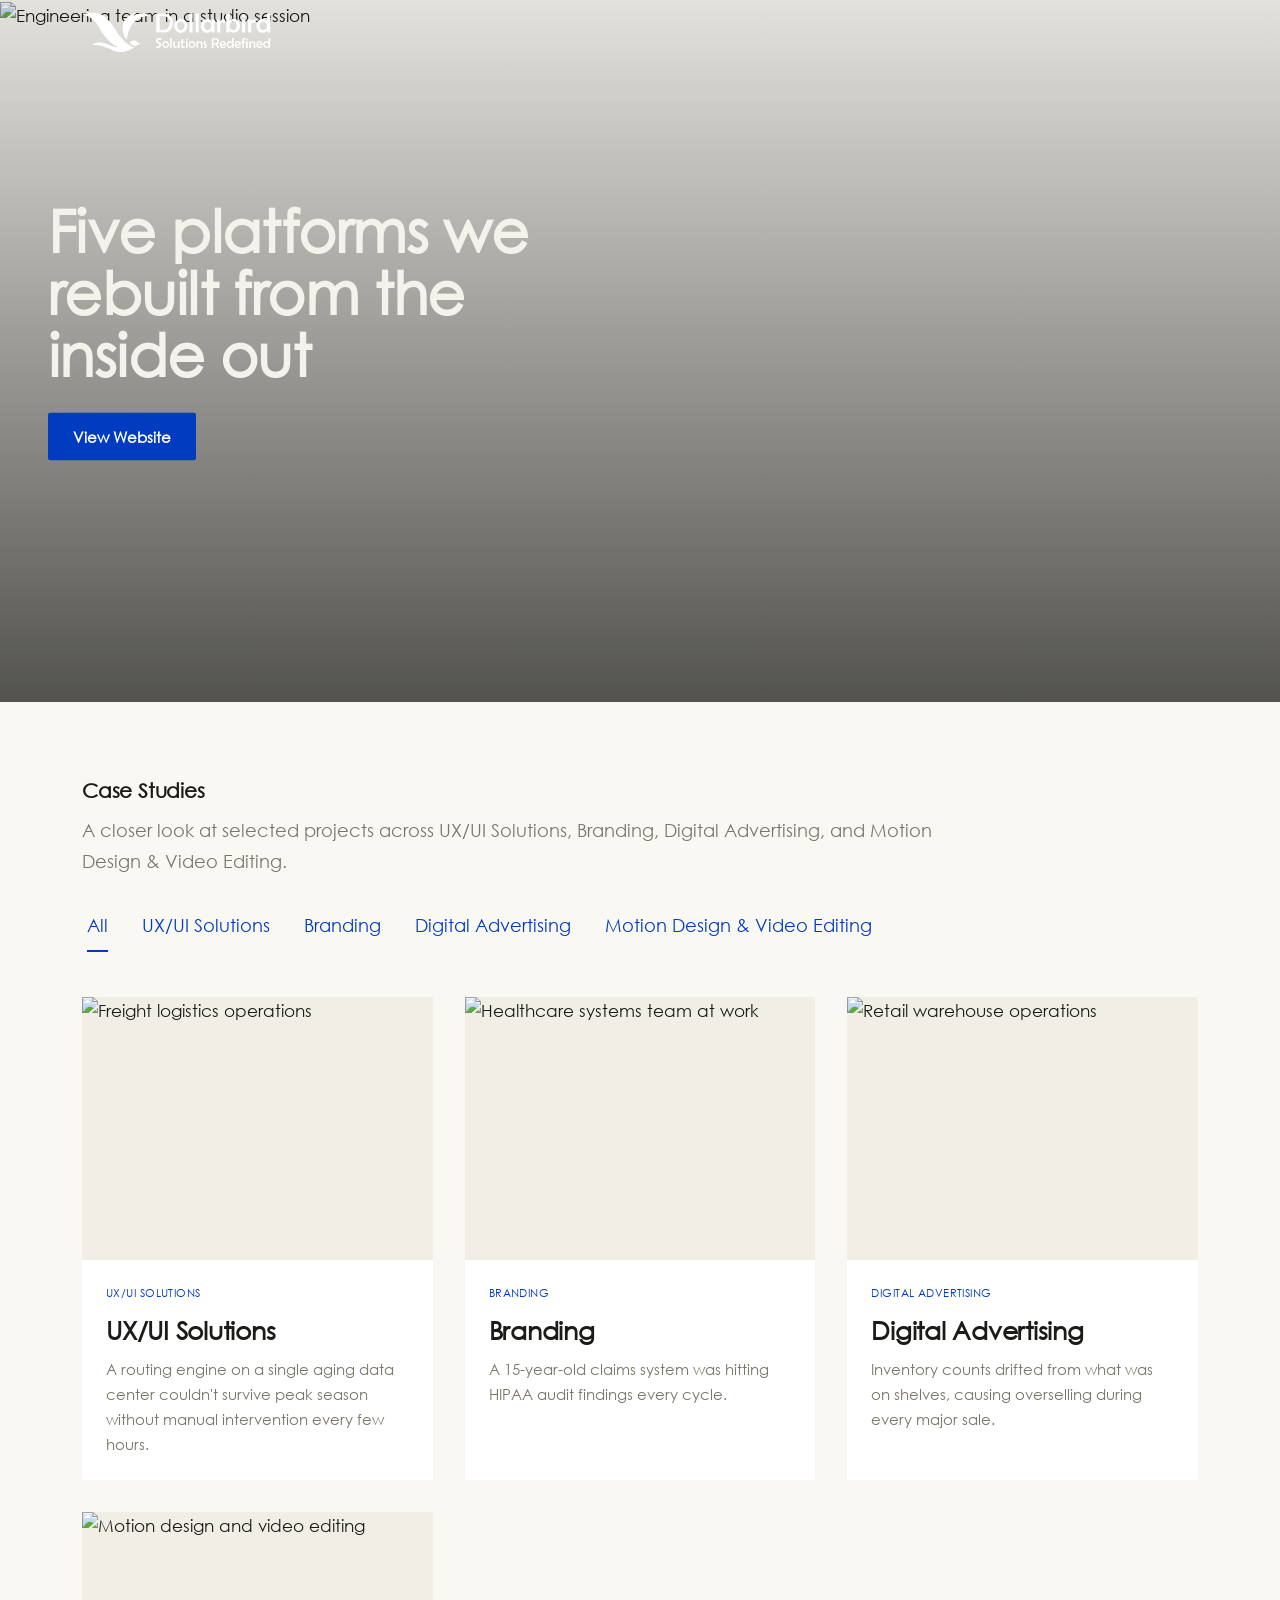
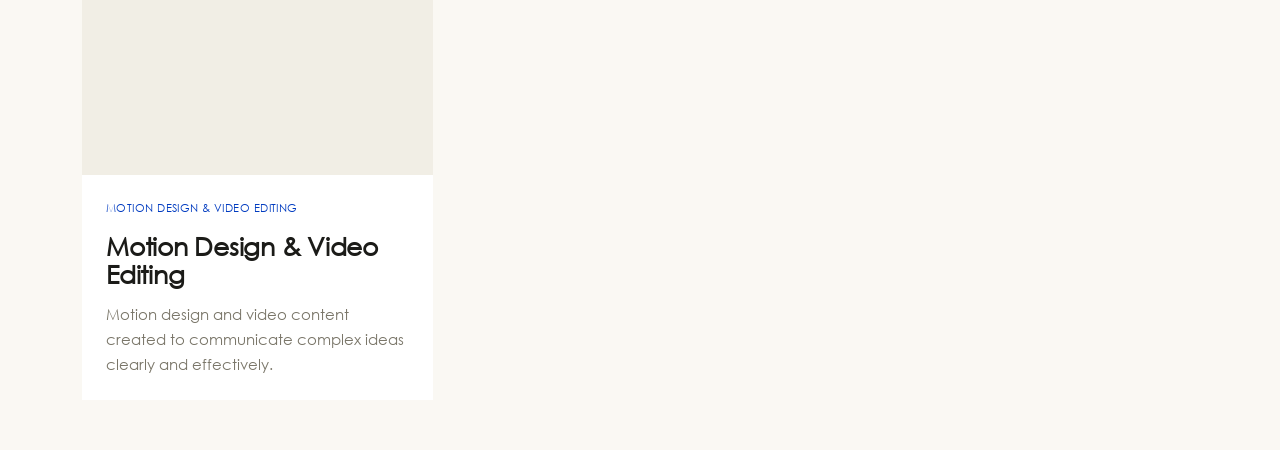
==== case-studies.html @ df5669d8 "new modal tabs cards designs" ====
<!DOCTYPE html>
<html lang="en">

    <head>
        <meta charset="UTF-8">
        <meta name="viewport" content="width=device-width, initial-scale=1.0">

        <title>Case Studies — Meridian Systems</title>

        <!-- Bootstrap -->
        <link rel="stylesheet" href="assets/css/bootstrap.min.css">

        <!-- Main CSS -->
        <link rel="stylesheet" href="assets/css/case-studies.css">
        <link rel="stylesheet" href="assets/css/style.css">
    </head>

    <body>

     <nav class="navbar navbar-expand-lg site-navbar">
    <div class="container">

        <!-- Logo -->
       <a class="navbar-brand navbar-logo" href="#">
    <img src="../assets/images/dollorbird_whiteLogo.svg"
         class="logo-white"
         alt="Dollarbird">

    <img src="../assets/images/dollarbird_colorLogo.svg"
         class="logo-color"
         alt="Dollarbird">
</a>

        <!-- Contact: Mobile only -->
        <div class="d-lg-none ms-auto">
            <a href="#contact" class="btn contact-btn">
                Contact
            </a>
        </div>

    </div>
</nav>

        <!-- =========================
         HERO
    ========================== -->
        <main>
 <section class="hero " id="top">
        <img src="https://picsum.photos/seed/meridian-studio-hero/1600/1200" alt="Engineering team in a studio session">
        <div class="hero-copy mt-3">
          
          <h1>Five platforms we rebuilt from the inside out</h1>
          
             <a target="_blank" href="https://www.dollarbirdinc.com/" class="btn">View Website</a>
        </div>
      </section>
            <section class="case-hero mt-lg-5 mt-md-3">
                <div class="container">

                    <div class="case-hero-content">

                        <h1>
                            Case Studies
                        </h1>

                        <p>
                            A closer look at selected projects across UX/UI
                            Solutions,
                            Branding, Digital Advertising, and Motion Design &
                            Video Editing.
                        </p>

                    </div>

                </div>
            </section>

            <!-- =========================
             CASE STUDIES
        ========================== -->
            <section class="case-studies-section">

                <div class="container">

                    <!-- CATEGORY TABS -->
                    <div class="case-study-tabs">

                        <button
                            type="button"
                            class="case-tab active"
                            data-filter="all">
                            All
                        </button>

                        <button
                            type="button"
                            class="case-tab"
                            data-filter="uxui">
                            UX/UI Solutions
                        </button>

                        <button
                            type="button"
                            class="case-tab"
                            data-filter="branding">
                            Branding
                        </button>

                        <button
                            type="button"
                            class="case-tab"
                            data-filter="advertising">
                            Digital Advertising
                        </button>

                        <button
                            type="button"
                            class="case-tab"
                            data-filter="motion">
                            Motion Design & Video Editing
                        </button>

                    </div>

                    <!-- CASE STUDY GRID -->
                    <div class="case-study-grid">

                        <!-- =========================
                         PROJECT 01
                    ========================== -->
                        <article
                            class="case-card"
                            data-category="uxui">

                            <div class="case-card-image">

                                <img
                                    src="https://picsum.photos/seed/meridian-studio-1/1400/900"
                                    alt="Freight logistics operations">

                            </div>

                            <div class="case-card-content">

                                <div class="case-card-top">

                                    <span>
                                        UX/UI Solutions
                                    </span>

                                </div>

                                <h2>
                                    UX/UI Solutions
                                </h2>

                                <p>
                                    A routing engine on a single aging data
                                    center
                                    couldn't survive peak season without manual
                                    intervention every few hours.
                                </p>

                                <button
                                    type="button"
                                    class="case-study-open">

                                    View Case Study
                                    <span>↗</span>

                                </button>

                            </div>

                            <!-- Hidden modal content -->
                            <div class="project-source" hidden>

                                <div class="project-category">
                                    UX/UI Solutions
                                </div>

                               

                                <div class="project-media">

                                    <video
                                        src="https://www.w3schools.com/html/mov_bbb.mp4"
                                        controls
                                        playsinline>
                                    </video>

                                    <img
                                        src="https://picsum.photos/seed/uxui-01/1400/900"
                                        alt="UX UI project image 1">

                                    <img
                                        src="https://picsum.photos/seed/uxui-02/1400/900"
                                        alt="UX UI project image 2">

                                    <img
                                        src="https://picsum.photos/seed/uxui-03/1400/900"
                                        alt="UX UI project image 3">

                                    <img
                                        src="https://picsum.photos/seed/uxui-04/1400/900"
                                        alt="UX UI project image 4">

                                </div>

                            </div>

                        </article>

                        <!-- =========================
                         PROJECT 02
                    ========================== -->
                        <article
                            class="case-card"
                            data-category="branding">

                            <div class="case-card-image">

                                <img
                                    src="https://picsum.photos/seed/meridian-studio-2/1400/900"
                                    alt="Healthcare systems team at work">

                            </div>

                            <div class="case-card-content">

                                <div class="case-card-top">

                                    <span>
                                        Branding
                                    </span>

                                </div>

                                <h2>
                                    Branding
                                </h2>

                                <p>
                                    A 15-year-old claims system was hitting
                                    HIPAA
                                    audit findings every cycle.
                                </p>

                                <button
                                    type="button"
                                    class="case-study-open">

                                    View Case Study
                                    <span>↗</span>

                                </button>

                            </div>

                            <!-- Hidden modal content -->
                            <div class="project-source" hidden>

                                <div class="project-category">
                                    Branding
                                </div>

                             

                                <div class="project-media">

                                    <img
                                        src="https://picsum.photos/seed/branding-01/1400/900"
                                        alt="Branding project image 1">

                                    <img
                                        src="https://picsum.photos/seed/branding-02/1400/900"
                                        alt="Branding project image 2">

                                    <img
                                        src="https://picsum.photos/seed/branding-03/1400/900"
                                        alt="Branding project image 3">

                                    <img
                                        src="https://picsum.photos/seed/branding-04/1400/900"
                                        alt="Branding project image 4">

                                </div>

                            </div>

                        </article>

                        <!-- =========================
                         PROJECT 03
                    ========================== -->
                        <article
                            class="case-card"
                            data-category="advertising">

                            <div class="case-card-image">

                                <img
                                    src="https://picsum.photos/seed/meridian-studio-3/1400/900"
                                    alt="Retail warehouse operations">

                            </div>

                            <div class="case-card-content">

                                <div class="case-card-top">

                                    <span>
                                        Digital Advertising
                                    </span>

                                </div>

                                <h2>
                                    Digital Advertising
                                </h2>

                                <p>
                                    Inventory counts drifted from what was on
                                    shelves,
                                    causing overselling during every major sale.
                                </p>

                                <button
                                    type="button"
                                    class="case-study-open">

                                    View Case Study
                                    <span>↗</span>

                                </button>

                            </div>

                            <!-- Hidden modal content -->
                            <div class="project-source" hidden>

                                <div class="project-category">
                                    Digital Advertising
                                </div>

                            

                                <div class="project-media">

                                    <img
                                        src="https://picsum.photos/seed/advertising-01/1400/900"
                                        alt="Digital advertising project image 1">

                                    <img
                                        src="https://picsum.photos/seed/advertising-02/1400/900"
                                        alt="Digital advertising project image 2">

                                    <img
                                        src="https://picsum.photos/seed/advertising-03/1400/900"
                                        alt="Digital advertising project image 3">

                                    <img
                                        src="https://picsum.photos/seed/advertising-04/1400/900"
                                        alt="Digital advertising project image 4">

                                </div>

                            </div>

                        </article>

                        <!-- =========================
                         PROJECT 04
                    ========================== -->
                        <article
                            class="case-card"
                            data-category="motion">

                            <div class="case-card-image">

                                <img
                                    src="https://picsum.photos/seed/meridian-studio-4/1400/900"
                                    alt="Motion design and video editing">

                            </div>

                            <div class="case-card-content">

                                <div class="case-card-top">

                                    <span>
                                        Motion Design & Video Editing
                                    </span>

                                </div>

                                <h2>
                                    Motion Design & Video Editing
                                </h2>

                                <p>
                                    Motion design and video content created to
                                    communicate complex ideas clearly and
                                    effectively.
                                </p>

                                <button
                                    type="button"
                                    class="case-study-open">

                                    View Case Study
                                    <span>↗</span>

                                </button>

                            </div>

                            <!-- Hidden modal content -->
                            <div class="project-source" hidden>

                                <div class="project-category">
                                    Motion Design & Video Editing
                                </div>

                                <h2>
                                    Motion Design & Video Editing
                                </h2>

                                <div class="project-description">

                                    <p>
                                        Motion design and video editing work
                                        focused
                                        on presenting ideas through clear visual
                                        storytelling, structured animation, and
                                        engaging video content.
                                    </p>

                                </div>

                                <div class="project-media">

                                    <img
                                        src="https://picsum.photos/seed/motion-01/1400/900"
                                        alt="Motion design project image 1">

                                    <img
                                        src="https://picsum.photos/seed/motion-02/1400/900"
                                        alt="Motion design project image 2">

                                    <img
                                        src="https://picsum.photos/seed/motion-03/1400/900"
                                        alt="Motion design project image 3">

                                    <img
                                        src="https://picsum.photos/seed/motion-04/1400/900"
                                        alt="Motion design project image 4">

                                </div>

                            </div>

                        </article>

                    </div>

                </div>

            </section>

        </main>

        <!-- =========================
         PROJECT MODAL
    ========================== -->
        <div
            class="project-modal"
            id="projectModal"
            aria-hidden="true">

            <div class="project-modal-dialog">

                <button
                    type="button"
                    class="project-modal-close"
                    id="projectModalClose"
                    aria-label="Close">

                    &times;

                </button>

                <div class="project-modal-body">

                    <div
                        class="project-modal-category"
                        id="modalCategory">
                    </div>

                    <h2 id="modalTitle"></h2>

                    <div
                        class="project-modal-description"
                        id="modalDescription">
                    </div>

                    <div
                        class="project-modal-media"
                        id="modalMedia">
                    </div>

                </div>

            </div>

        </div>

        <script src="assets/js/script.js"></script>
    </body>

</html>
---- assets/css/case-studies.css ----
/* =========================================
   ROOT / PAGE
========================================= */

:root {
    --bg: #FAF8F3;
    --bg-panel: #F1EEE5;
    --sidebar: #454545;
    --sidebar-t: #A9A69B;
    --ink: #1B1B18;
    --ink-muted: #7A7669;
    --line: #E1DDD0;
    --gold: #003BC0;

    --font-display: 'Space Grotesk', sans-serif;
    --font-body: 'IBM Plex Sans', sans-serif;
    --font-mono: 'IBM Plex Mono', monospace;
}


* {
    box-sizing: border-box;
}


html {
    scroll-behavior: smooth;
}


body {
    margin: 0;

    background: var(--bg);
    color: var(--ink);

    font-family: var(--font-body);

    overflow-x: hidden;
}


img,
video {
    max-width: 100%;
}


button,
a {
    font-family: inherit;
}


/* =========================================
   HEADER
========================================= */

.case-site-header {
    width: 100%;

    padding: 24px 0;

    background: #fff;

    border-bottom: 1px solid var(--line);
}


.case-header-inner {
    display: flex;

    align-items: center;
    justify-content: space-between;

    gap: 30px;
}


.case-logo {
    display: inline-flex;

    align-items: center;

    text-decoration: none;
}


.case-logo img {
    display: block;

    width: auto;
    height: 45px;
}


.back-home-btn {
    display: inline-flex;

    align-items: center;
    justify-content: center;

    gap: 8px;

    padding: 11px 20px;

    border: 1px solid var(--gold);

    background: var(--gold);

    color: #fff;

    font-size: 14px;
    font-weight: 600;

    line-height: 1;

    text-decoration: none;

    border-radius: 3px;
}


/* =========================================
   HERO
========================================= */

.case-hero {
    width: 100%;

    padding: 30px 0 30px;

    background: var(--bg);
}


.case-hero-content {
    max-width: 900px;
}


.case-eyebrow {
    margin-bottom: 18px;

    color: var(--gold);

    font-family: var(--font-mono);

    font-size: 13px;

    font-weight: 500;

    text-transform: uppercase;

    letter-spacing: .08em;
}


.case-hero h1 {
    margin: 0 0 15px;

    color: var(--ink);

    font-family: var(--font-display);

    font-size: 20px;

    font-weight: 600;

    line-height: 1;
}


.case-hero p {
    max-width: 850px;

    margin: 0;

    color: var(--ink-muted);

    font-size: 18px;

    line-height: 1.7;
}


/* =========================================
   CASE STUDIES SECTION
========================================= */

.case-studies-section {
    width: 100%;

    padding-bottom: 50px;
}


/* =========================================
   CATEGORY TABS
========================================= */

.case-study-tabs {
    display: flex;

    align-items: center;

    gap: 34px;

    width: 100%;

    margin-bottom: 45px;

    padding: 0 5px;

    overflow-x: auto;
    overflow-y: hidden;

    white-space: nowrap;

    scrollbar-width: none;

    scroll-behavior: smooth;
}


.case-study-tabs::-webkit-scrollbar {
    display: none;
}


/* =========================================
   TAB
========================================= */

.case-tab {
    position: relative;

    flex: 0 0 auto;

    border: 0;
    outline: 0;

    background: transparent;

    color: var(--gold);

    padding: 8px 0 14px;

    margin: 0;

    font-family: var(--font-display);

    font-size: 18px;

    font-weight: 500;

    line-height: 1.3;

    cursor: pointer;
}


/* =========================================
   ACTIVE TAB
========================================= */

.case-tab::after {
    content: "";

    position: absolute;

    left: 0;
    bottom: 0;

    width: 0;
    height: 2px;

    background: var(--gold);
}


.case-tab.active {
    color: var(--gold);

}


.case-tab.active::after {
    width: 100%;
}


/* =========================================
   CASE STUDY GRID
========================================= */

.case-study-grid {
    display: grid;

    grid-template-columns: repeat(3, minmax(0, 1fr));

    gap: 32px;

    width: 100%;
}


/* =========================================
   CASE CARD
========================================= */

.case-card {
    position: relative;

    background: #fff;


    overflow: hidden;

    cursor: pointer;
}


/* =========================================
   CARD IMAGE
========================================= */

.case-card-image {
    width: 100%;

    aspect-ratio: 4 / 3;

    overflow: hidden;

    background: var(--bg-panel);
}


.case-card-image img {
    display: block;

    width: 100%;
    height: 100%;

    object-fit: cover;
}


/* =========================================
   CARD CONTENT
========================================= */

.case-card-content {
    padding: 24px;
}


/* =========================================
   CARD TOP
========================================= */

.case-card-top {
    display: flex;

    align-items: center;
    justify-content: space-between;

    gap: 15px;

    margin-bottom: 15px;

    color: var(--gold);

    font-family: var(--font-mono);

    font-size: 11px;

    text-transform: uppercase;

    letter-spacing: .04em;
}


/* =========================================
   CARD TITLE
========================================= */

.case-card h2 {
    margin: 0 0 12px;

    color: var(--ink);

    font-family: var(--font-display);

    font-size: 25px;

    font-weight: 600;

    line-height: 1.15;
}


/* =========================================
   CARD DESCRIPTION
========================================= */

.case-card p {
    margin: 0;

    color: var(--ink-muted);

    font-size: 15px;

    line-height: 1.65;
}


/* =========================================
   REMOVE CARD BUTTON
========================================= */

.case-study-open {
    display: none;
}


/* =========================================
   HIDDEN PROJECT SOURCE
========================================= */

.project-source {
    display: none;
}


/* =========================================
   PROJECT MODAL
========================================= */

.project-modal {
    position: fixed;

    inset: 0;

    z-index: 9999;

    display: none;

    width: 100%;
    height: 100vh;

    background: rgba(0, 0, 0, 0.80);

    overflow: hidden;
}


/* =========================================
   OPEN MODAL
========================================= */

.project-modal.show {
    display: block;
}


/* =========================================
   WHITE SCROLLABLE AREA
========================================= */

.project-modal-dialog {
    position: absolute;

    top: 55px;
    left: 0;

    width: 100%;
    height: calc(100vh - 55px);

    margin: 0;

    background: #fff;

    border: 0;

    border-radius: 16px 16px 0 0;

    overflow-y: auto;
    overflow-x: hidden;
}


/* =========================================
   CLOSE BUTTON
   FIXED IN BLACK AREA
========================================= */

.project-modal-close {
    position: fixed;

    top: 10px;
    right: 18px;

    z-index: 10000;

    width: 42px;
    height: 42px;

    display: flex;

    align-items: center;
    justify-content: center;

    padding: 0;

    border: 0;

    background: transparent;

    color: #fff;

    font-family: Arial, sans-serif;

    font-size: 34px;

    font-weight: 300;

    line-height: 1;

    cursor: pointer;
}


/* =========================================
   MODAL BODY
========================================= */

.project-modal-body {
    width: 100%;

    padding: 80px 7vw 80px;
}


/* =========================================
   MODAL CATEGORY
========================================= */

.project-modal-category {
    margin-bottom: 14px;

    color: var(--gold);

    font-family: var(--font-mono);

    font-size: 13px;

    text-transform: uppercase;

    letter-spacing: .08em;
}


/* =========================================
   MODAL TITLE
========================================= */

.project-modal-body h2 {
    margin: 0 0 25px;

    color: var(--ink);

    font-family: var(--font-display);

    font-size: clamp(40px, 5vw, 70px);

    line-height: 1.05;
}


/* =========================================
   MODAL DESCRIPTION
========================================= */

.project-modal-description {
    width: 100%;

    max-width: 900px;

    margin-bottom: 50px;

    color: var(--ink-muted);

    font-size: 17px;

    line-height: 1.7;
}


.project-modal-description p {
    margin: 0;
}


/* =========================================
   MODAL MEDIA
   ONE ITEM PER ROW
========================================= */

.project-modal-media {
    display: grid;

    grid-template-columns: 1fr;

    gap: 30px;

    width: 100%;
}


/* =========================================
   MODAL IMAGES
========================================= */

.project-modal-media img {
    display: block;

    width: 100%;
    height: auto;

    margin: 0;

    border: 0;

    border-radius: 0;

    background: var(--bg-panel);
}


/* =========================================
   MODAL VIDEO
========================================= */

.project-modal-media video {
    display: block;

    width: 100%;
    height: auto;

    margin: 0;

    border: 0;

    border-radius: 0;

    background: #003bc0;
}

.project-modal-media{
    display:grid;
    grid-template-columns:1fr;
    gap:30px;
    width:100%;
    height:500px;
}
.project-modal-media img,
.project-modal-media video{
    width:100%;
    height:500px;
    object-fit:cover;
}
/* =========================================
   RESPONSIVE - 767px AND BELOW
========================================= */

@media (max-width: 767px) {

    /* HEADER */

    .case-site-header {
        padding: 18px 0;
    }

    .case-header-inner {
        gap: 15px;
    }

    .case-logo img {
        height: 38px;
    }

    .back-home-btn {
        padding: 10px 15px;
        font-size: 13px;
    }


    /* HERO */

    .case-hero {
        padding: 65px 0 55px;
    }

    .case-eyebrow {
        font-size: 11px;
        margin-bottom: 14px;
    }

    .case-hero h1 {
        font-size: 48px;
        line-height: 1.05;
        margin-bottom: 20px;
    }

    .case-hero p {
        font-size: 15px;
        line-height: 1.65;
    }


    /* TABS */

    .case-study-tabs {
        gap: 25px;
        margin-bottom: 30px;
        padding-left: 3px;
        padding-right: 3px;
    }

    .case-tab {
        font-size: 16px;
        padding-bottom: 11px;
    }


    /* GRID */

    .case-study-grid {
        grid-template-columns: 1fr;
        gap: 22px;
    }


    /* CARD */

    .case-card-content {
        padding: 20px;
    }

    .case-card h2 {
        font-size: 22px;
    }

    .case-card p {
        font-size: 14px;
    }


    /* MODAL */

    .project-modal {
        width: 100%;
        height: 100vh;
        padding: 0;
        background: rgba(0, 0, 0, 0.80);
        overflow: hidden;
    }

    .project-modal-dialog {
        top: 50px;
        left: 0;

        width: 100%;
        height: calc(100vh - 50px);

        margin: 0;

        border-radius: 12px 12px 0 0;

        overflow-y: auto;
        overflow-x: hidden;
    }


    /* CLOSE BUTTON */

    .project-modal-close {
        position: fixed;

        top: 6px;
        right: 10px;

        width: 40px;
        height: 40px;

        font-size: 30px;
    }


    /* MODAL BODY */

    .project-modal-body {
        width: 100%;
        padding: 65px 20px 45px;
    }

    .project-modal-category {
        font-size: 11px;
        margin-bottom: 10px;
    }

    .project-modal-body h2 {
        font-size: 28px;
        line-height: 1.1;
        margin-bottom: 20px;
    }

    .project-modal-description {
        font-size: 15px;
        line-height: 1.65;
        margin-bottom: 30px;
    }

    .project-modal-media {
        gap: 18px;
    }

    .project-modal-media img,
    .project-modal-media video {
        width: 100%;
    }
}
---- assets/css/style.css ----
@font-face {
    font-family:'Century Gothic';
    src: url('../fonts/gothic/CenturyGothic.woff2') format('woff2'),
        url('../fonts/gothic/CenturyGothic.woff') format('woff');
    font-weight: normal;
    font-style: normal;
    font-display: block;
}


:root{
    --bg:        #FAF8F3;
    --bg-panel:  #F1EEE5;
    --sidebar:   #454545;
    --sidebar-t: #A9A69B;
    --ink:       #1B1B18;
    --ink-muted: #7A7669;
    --line:      #E1DDD0;
    --gold:      #003BC0;

    --font-display:'Century Gothic';
    --font-body:   'Century Gothic';
    --font-mono:   'Century Gothic';
  }

  *{ box-sizing:border-box; }
  html{ scroll-behavior:smooth; }
  body{
    background:var(--bg); color:var(--ink);
    font-family:var(--font-body); font-size:16.5px; line-height:1.65;
    margin:0; -webkit-font-smoothing:antialiased;

  }
  a{ color:inherit; text-decoration:none; }
  h1,h2,h3{ font-family:var(--font-display); margin:0; letter-spacing:-0.01em; }
  ::selection{ background:var(--gold); color:#1B1B18; }
  a:focus-visible, button:focus-visible{ outline:2px solid var(--gold); outline-offset:3px; }
  @media (prefers-reduced-motion: reduce){ *{ animation:none !important; transition:none !important; } }

  .layout{ display:flex; min-height:100vh; }




  /* ---------- SIDEBAR ---------- */
  .sidebar{
    width:260px; flex-shrink:0;
    background:var(--sidebar); 
    color:#F4F2EA;
    position:sticky; top:0; height:100vh;
    padding:34px 30px;
    display:flex; flex-direction:column; justify-content:space-between;
  }
  @media (max-width:900px){
    .sidebar{ display:none; }
  }
  .sb-logo{ font-weight:700; font-size:1.15rem; }
  .sb-nav{ display:flex; flex-direction:column; gap:20px; margin-top:70px; }
  .sb-nav a{ font-size:0.98rem; color:var(--sidebar-t); transition:color .15s ease; position:relative; padding-left:18px; }
  .sb-nav a::before{
    content:""; position:absolute; left:0; top:8px;
    width:8px; height:1px; background:var(--gold);
    opacity:0; transition:opacity .15s ease;
  }
  .sb-nav a:hover{ color:#F4F2EA; }
  .sb-nav a:hover::before{ opacity:1; }
  .sb-foot{ font-size:0.82rem; color:var(--sidebar-t); }
  .sb-foot a{ display:block; margin-top:6px; color:#F4F2EA; }

  /* mobile top bar */
  .mobile-nav{
    display:none;
    background:var(--sidebar); color:#F4F2EA;
    padding:20px 22px;
    align-items:center; justify-content:space-between;
  }
  @media (max-width:900px){ .mobile-nav{ display:flex; } }
  .mobile-nav a.cta-mini{
    border:1px solid rgba(244,242,234,0.4); border-radius:999px;
    padding:7px 16px; font-size:0.85rem;
  }

  .main{ flex:1; min-width:0; }
  .wrap{ max-width:1080px; margin:0 auto; padding:0 48px; }
  @media (max-width:760px){ .wrap{ padding:0 24px; } }

  /* ---------- HERO ---------- */
  .hero{ position:relative; height:78vh; min-height:520px; overflow:hidden; }
  .hero img{
    width:100%; height:100%; object-fit:cover;
    filter:saturate(0.9) contrast(1.03);
  }
  .hero::after{
    content:""; position:absolute; inset:0;
    background:linear-gradient(180deg, rgba(27,27,24,0.1) 0%, rgba(27,27,24,0.75) 100%);
  }
  .hero-copy{
    position:absolute; left:0; right:0; bottom:0; z-index:5;top:50%;transform:translateY(-50%);
    padding:0 48px 48px; color:#F4F2EA;
  }
  @media (max-width:760px){ .hero-copy{ padding:0 24px 32px; } }
  .hero-copy .eyebrow{ font-family:var(--font-mono); font-size:0.82rem; color:var(--gold); margin-bottom:16px; }
  .hero-copy h1{
    font-size:clamp(2.1rem, 4.6vw, 3.6rem); font-weight:600; line-height:1.08;
    max-width:16ch;
  }
  .hero-copy p{ max-width:44ch; color:#D8D5C9; margin-top:18px; font-size:1.02rem; }
  .hero-copy .btn{
    display:inline-block; margin-top:26px;
    background:var(--gold); color:#fff; font-weight:600;
    padding:12px 24px; border-radius:3px; font-size:0.92rem;
  }

  /* ---------- INTRO STRIP ---------- */
  .intro-strip{
    padding:56px 0; border-bottom:1px solid var(--line);
    display:grid; grid-template-columns:repeat(4,1fr); gap:30px;
  }
  @media (max-width:760px){ .intro-strip{ grid-template-columns:repeat(2,1fr); } }
  .intro-strip .v{ font-family:var(--font-mono); color:var(--gold); font-size:1.7rem;font-weight: 600; }
  .intro-strip .l{ color:var(--ink-muted); font-size:0.95rem; margin-top:4px;font-weight:400; }

  /* ---------- GALLERY PANELS (case studies) ---------- */
  .panel{
    border-bottom:1px solid var(--line);
    padding:70px 0;
  }
  .panel-head{
    display:flex; justify-content:space-between; align-items:baseline; gap:20px; margin-bottom:26px; flex-wrap:wrap;
  }
  .panel-head .client{ font-size:1.7rem; font-weight:600;color:var(--gold); }
  .panel-head .idx{ font-family:var(--font-mono); color:var(--ink-muted); font-size:0.9rem; }

  .panel-photo{ position:relative; border-radius:4px; overflow:hidden; height:480px; }
  @media (max-width:700px){ .panel-photo{ height:300px; } }
  .panel-photo img{ width:100%; height:100%; object-fit:cover; filter:saturate(0.9) contrast(1.03); }

  .panel-body{
    display:grid; grid-template-columns:1.3fr 1fr; gap:30px;
    margin-top:28px;
  }
  @media (max-width:760px){ .panel-body{ grid-template-columns:1fr; gap:22px; } }
  .panel-body p{ color:var(--ink-muted); margin:0; font-size:1rem; }
  .panel-stats{ display:flex; flex-direction:column; gap:16px; }
  .panel-stats .s{ border-top:1px solid var(--line); padding-top:10px; }
  .panel-stats .s .v{ font-family:var(--font-mono); font-size:1.7rem; color:var(--gold);font-weight: 600; }
  .panel-stats .s .l{ color:var(--ink-muted); font-size:0.95rem; margin-top:2px; }

  /* ---------- CTA ---------- */
  .cta{
    padding:88px 0; text-align:left;
  }
  .cta h2{ font-size:clamp(2rem, 4.2vw, 2.9rem); font-weight:600; max-width:16ch;color:var(--gold); }
  .cta p{ color:var(--ink-muted); margin-top:16px; max-width:44ch; }
  .cta .btn{
    display:inline-block; margin-top:26px;
    background:var(--sidebar); color:#F4F2EA; font-weight:600;
    padding:13px 26px; border-radius:3px; font-size:0.92rem;
  }

  .cta .btn:hover{
     background:#fff;
     color:#454545;
     border:1px solid #454545;
  }

  footer{
    border-top:1px solid var(--line);
    padding:26px 48px;
    display:flex; justify-content:space-between; flex-wrap:wrap; gap:12px;
  }
  @media (max-width:760px){ footer{ padding:22px 24px; } }
  footer .copy{ color:var(--ink-muted); font-size:0.83rem; }
  footer .foot-links{ display:flex; gap:20px; }
  footer .foot-links a{ color:var(--ink-muted); font-size:0.83rem; }
  footer .foot-links a:hover{ color:var(--ink); }

/* =========================================
   GALLERY BUTTON
========================================= */

.gallery-btn {
  display: inline-flex;
  align-items: center;
  gap: 12px;
  width: fit-content;
  max-width: max-content;
  /* margin-top: 24px; */
  padding: 12px 22px;
  background: var(--gold);
  color: #fff;
  border: 1px solid var(--gold);
  cursor: pointer;
  font-size: 14px;
  font-family: var(--font-body);
  transition: 0.3s ease;
  font-weight: 600;
}

.gallery-btn:hover {
background: var(--gold);
  color: #fff;
}




.site-navbar {
    position: fixed;
    top: 0;
    left: 0;
    width: 100%;
    z-index: 1000;

    background: transparent !important;


    transition:
        background-color 0.3s ease,
        border-color 0.3s ease,
        box-shadow 0.3s ease;
}

.site-navbar .navbar-brand {
    padding: 0;
}

.site-navbar .navbar-logo img {
    display: block;
    width: auto;
    height: 45px;
}

.site-navbar.navbar-scrolled {
    background: #fff !important;
    border-bottom-color: #e5e5e5;

    box-shadow: 0 2px 12px rgba(0, 0, 0, 0.08);
}


/* =========================================
   CASE STUDY CATEGORY NAVIGATION
========================================= */

.case-study-nav {
    width: 100%;
    margin-top: 35px;
    margin-bottom: 38px;
}


/* =========================================
   HORIZONTAL TABS
========================================= */

.case-study-tabs {
    display: flex;
    align-items: center;
    gap: 34px;
    width: 100%;

    overflow-x: auto;
    overflow-y: hidden;

    white-space: nowrap;
    scroll-behavior: smooth;
    scrollbar-width: none;

    padding: 0 5px;
}

.case-study-tabs::-webkit-scrollbar {
    display: none;
}


/* =========================================
   TAB
========================================= */

.case-tab {
    position: relative;

    flex: 0 0 auto;

    border: 0;
    outline: 0;

    background: transparent;
    color: var(--gold);

    padding: 8px 0 14px;
    margin: 0;

    font-family: var(--font-display);
    font-size: 18px;
    font-weight: 500;
    line-height: 1.3;

    cursor: pointer;
}


/* =========================================
   ACTIVE TAB
========================================= */

.case-tab::after {
    content: "";

    position: absolute;
    left: 0;
    bottom: 0;

    width: 0;
    height: 2px;

    background: var(--gold);
        transition: width 0.3s ease;
}

.case-tab.active {
    color: var(--gold);

}

.case-tab.active::after {
    width: 100%;
}


/* =========================================
   CASE STUDY GRID
========================================= */

.case-study-grid {
    display: grid;

    grid-template-columns: repeat(3, minmax(0, 1fr));

    gap: 32px;

    width: 100%;
}


/* =========================================
   CASE CARD
========================================= */

.case-card {
    position: relative;

    background: #fff;

    overflow: hidden;

    cursor: pointer;
}


/* =========================================
   CARD IMAGE
========================================= */

.case-card-image {
    width: 100%;

    aspect-ratio: 4 / 3;

    overflow: hidden;

    background: var(--bg-panel);
}

.case-card-image img {
    width: 100%;
    height: 100%;

    display: block;

    object-fit: cover;
}


/* =========================================
   CARD CONTENT
========================================= */

.case-card-content {
    padding: 24px;
}


/* =========================================
   CARD TOP
========================================= */

.case-card-top {
    display: flex;

    justify-content: space-between;
    align-items: center;

    gap: 15px;

    margin-bottom: 15px;

    color: var(--gold);

    font-family: var(--font-mono);

    font-size: 11px;

    text-transform: uppercase;

    letter-spacing: .04em;
}


/* =========================================
   CARD TITLE
========================================= */

.case-card h3 {
    margin: 0 0 12px;

    color: var(--ink);

    font-family: var(--font-display);

    font-size: 20px;

    font-weight: 600;

    line-height: 1.15;
}


/* =========================================
   CARD DESCRIPTION
========================================= */

.case-card p {
    margin: 0;

    color: var(--ink-muted);

    font-size: 15px;

    line-height: 1.65;
}


/* =========================================
   HIDDEN PROJECT SOURCE
========================================= */

.project-source {
    display: none;
}


.project-modal-media {
    display: grid;
    grid-template-columns: 1fr;
    gap: 30px;
    width: 100%;
}

.project-modal-media .project-media-item {
    width: 100%;
    height: 500px;
    overflow: hidden;
}

/* =========================================
   VIEW ALL
========================================= */

.view-all-wrap {
    display: flex;

    justify-content: center;

    padding: 55px 0 70px;
}

.view-all-btn {
    display: inline-flex;

    align-items: center;
    justify-content: center;

    padding: 13px 25px;

    border: 1px solid var(--gold);

    background: var(--gold);

    color: #fff;

    font-family: var(--font-body);

    font-size: 14px;

    font-weight: 600;

    text-decoration: none;

    border-radius: 3px;
}


/* =========================================
   PROJECT MODAL
========================================= */

.project-modal {
    position: fixed;

    inset: 0;

    z-index: 9999;

    display: none;

    width: 100%;
    height: 100vh;

    background: rgba(0, 0, 0, 0.80);

    overflow: hidden;
}


/* =========================================
   OPEN MODAL
========================================= */

.project-modal.show {
    display: block;
}


/* =========================================
   PREVENT BACKGROUND SCROLL
========================================= */

body.modal-open {
    overflow: hidden;
}


/* =========================================
   WHITE SCROLLABLE MODAL AREA
========================================= */

.project-modal-dialog {
    position: absolute;

    top: 55px;
    left: 0;

    width: 100%;
    height: calc(100vh - 55px);

    margin: 0;

    background: #fff;

    border: 0;

    border-radius: 16px 16px 0 0;

    overflow-y: auto;
    overflow-x: hidden;
}


/* =========================================
   CLOSE BUTTON
   FIXED IN BLACK AREA
========================================= */

.project-modal-close {
    position: fixed;

    top: 10px;
    right: 18px;

    z-index: 10000;

    width: 42px;
    height: 42px;

    display: flex;

    align-items: center;
    justify-content: center;

    padding: 0;

    border: 0;

    background: transparent;

    color: #fff;

    font-family: Arial, sans-serif;

    font-size: 34px;

    font-weight: 300;

    line-height: 1;

    cursor: pointer;
}


/* =========================================
   MODAL BODY
========================================= */

.project-modal-body {
    width: 100%;

    padding: 80px 7vw 80px;
}


/* =========================================
   MODAL CATEGORY
========================================= */

.project-modal-category {
    margin-bottom: 14px;

    color: var(--gold);

    font-family: var(--font-mono);

    font-size: 13px;

    text-transform: uppercase;

    letter-spacing: .08em;
}


/* =========================================
   MODAL TITLE
========================================= */

.project-modal-body h2 {
    margin: 0 0 25px;

    color: var(--ink);

    font-family: var(--font-display);

    font-size: 28px;

    line-height: 1.05;
}


/* =========================================
   MODAL DESCRIPTION
========================================= */

.project-modal-description {
    width: 100%;

    max-width: 900px;

    margin-bottom: 50px;

    color: var(--ink-muted);

    font-size: 17px;

    line-height: 1.7;
}


/* =========================================
   MODAL MEDIA
   ONE ITEM PER ROW
========================================= */

.project-modal-media {
    display: grid;

    grid-template-columns: 1fr;

    gap: 30px;

    width: 100%;
}


/* =========================================
   MODAL IMAGES
========================================= */

.project-modal-media img {
    display: block;

    width: 100%;
    height: auto;

    margin: 0;

    border-radius: 0;

    background: var(--bg-panel);
}


/* =========================================
   MODAL VIDEOS
========================================= */

.project-modal-media video {
    display: block;

    width: 100%;
    height: auto;

    margin: 0;

    border-radius: 0;

    background: #003bc0;
}


/* =========================================
   RESPONSIVE - 767px AND BELOW
========================================= */

@media (max-width: 767px) {

    /* WRAP */

    .wrap {
        padding: 0 20px;
    }


    /* CASE STUDY NAVIGATION */

    .case-study-nav {
        margin-top: 28px;
        margin-bottom: 30px;
    }


    /* TABS */

    .case-study-tabs {
        gap: 22px;
        padding-left: 3px;
        padding-right: 3px;

        overflow-x: auto;
        overflow-y: hidden;
        white-space: nowrap;
    }

    .case-tab {
        font-size: 16px;
        padding: 8px 0 11px;
        flex: 0 0 auto;
    }


    /* CASE STUDY GRID */

    .case-study-grid {
        grid-template-columns: 1fr;
        gap: 22px;
    }


    /* CARD */

    .case-card-content {
        padding: 20px;
    }

    .case-card h3 {
        font-size: 22px;
    }

    .case-card p {
        font-size: 14px;
    }


    /* MODAL */

    .project-modal {
        width: 100%;
        height: 100vh;
        padding: 0;
        background: rgba(0, 0, 0, 0.80);
        overflow: hidden;
    }


    /* WHITE AREA ONLY SCROLLS */

    .project-modal-dialog {
        top: 50px;
        left: 0;

        width: 100%;
        height: calc(100vh - 50px);

        margin: 0;

        border-radius: 12px 12px 0 0;

        overflow-y: auto;
        overflow-x: hidden;
    }


    /* CLOSE BUTTON */

    .project-modal-close {
        position: fixed;

        top: 6px;
        right: 10px;

        width: 40px;
        height: 40px;

        font-size: 30px;
    }


    /* MODAL BODY */

    .project-modal-body {
        width: 100%;
        padding: 65px 20px 45px;
    }


    /* MODAL CATEGORY */

    .project-modal-category {
        font-size: 11px;
        margin-bottom: 10px;
    }


    /* MODAL TITLE */

    .project-modal-body h2 {
        font-size: 34px;
        line-height: 1.1;
        margin-bottom: 20px;
    }


    /* MODAL DESCRIPTION */

    .project-modal-description {
        font-size: 15px;
        line-height: 1.65;
        margin-bottom: 30px;
    }


    /* MODAL MEDIA */

    .project-modal-media {
        gap: 18px;
    }

    .project-modal-media img,
    .project-modal-media video {
        width: 100%;
    }


    /* CONTACT BUTTON */

    .contact-btn {
        padding: 8px 16px;
        font-size: 13px;
    }


    /* NAVBAR LOGO */

    .site-navbar .navbar-logo img {
        height: 38px;
    }

}


/* =========================================
   LOGO SWITCH
========================================= */

.site-navbar .logo-white {
    display: block !important;
}

.site-navbar .logo-color {
    display: none !important;
}

/* After scrolling */

.site-navbar.navbar-scrolled .logo-white {
    display: none !important;
}

.site-navbar.navbar-scrolled .logo-color {
    display: block !important;
}


/* =========================================
   CONTACT BUTTON
========================================= */

.contact-btn {
    display: inline-flex;
    align-items: center;
    justify-content: center;

    padding: 5px 10px;

    background: var(--gold);
    color: #fff !important;

    border: 1px solid var(--gold);
    border-radius: 3px;

    font-family: var(--font-body);
    font-size: 14px;

    text-decoration: none;
}


.project-modal-media {
    display: grid;
    grid-template-columns: 1fr;
    gap: 30px;
    width: 100%;
}

.project-modal-media .project-media-item {
    width: 100%;
    height: 500px;
    overflow: hidden;
}
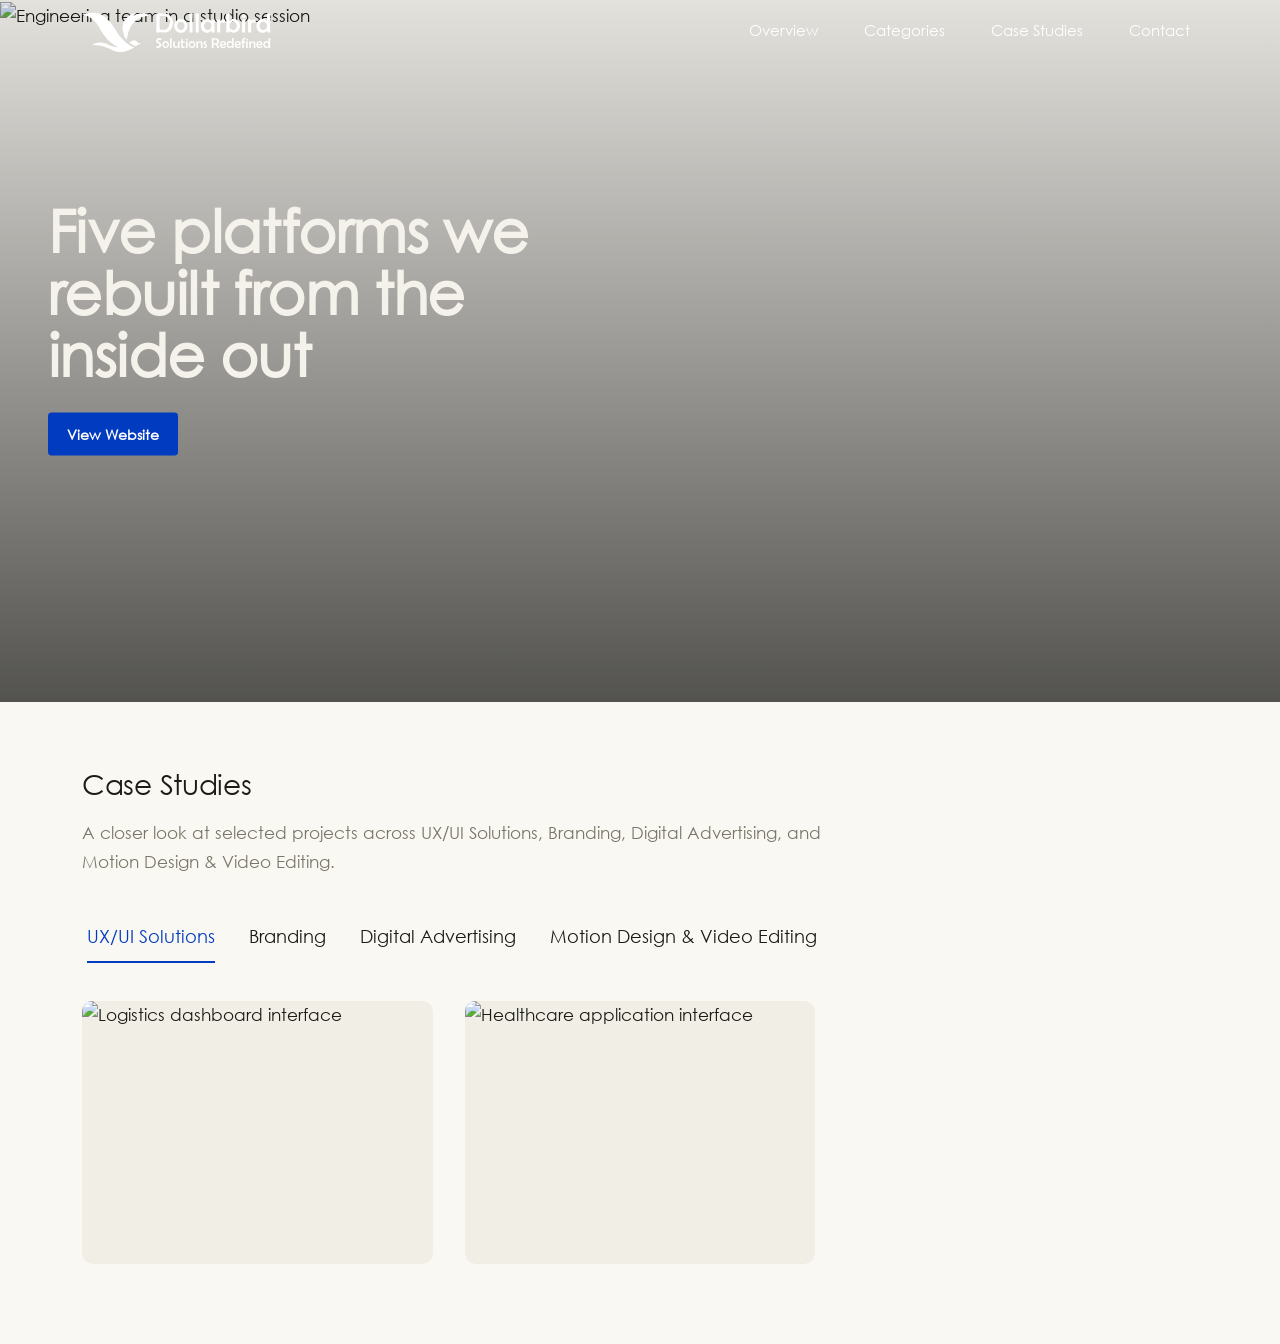
==== commit 4e0f2ca3: "tab casestudy navbar buttons deisgn changes" ====
--- a/case-studies.html
+++ b/case-studies.html
@@ -17,26 +17,73 @@
 
     <body>
 
-     <nav class="navbar navbar-expand-lg site-navbar">
+<nav class="navbar navbar-expand-lg site-navbar">
     <div class="container">
 
-        <!-- Logo -->
-       <a class="navbar-brand navbar-logo" href="#">
-    <img src="../assets/images/dollorbird_whiteLogo.svg"
-         class="logo-white"
-         alt="Dollarbird">
-
-    <img src="../assets/images/dollarbird_colorLogo.svg"
-         class="logo-color"
-         alt="Dollarbird">
-</a>
-
-        <!-- Contact: Mobile only -->
-        <div class="d-lg-none ms-auto">
-            <a href="#contact" class="btn contact-btn">
-                Contact
-            </a>
+        <!-- LOGO -->
+        <a class="navbar-brand navbar-logo" href="#top">
+
+            <img
+                src="assets/images/dollorbird_whiteLogo.svg"
+                class="logo-white"
+                alt="Dollarbird">
+
+            <img
+                src="assets/images/dollarbird_colorLogo.svg"
+                class="logo-color"
+                alt="Dollarbird">
+
+        </a>
+
+
+        <!-- DESKTOP NAVIGATION -->
+        <div class="desktop-navigation">
+
+            <ul class="navbar-nav ms-auto align-items-lg-center">
+
+                <li class="nav-item">
+                    <a
+                        class="nav-link"
+                        href="index.html#overview">
+                        Overview
+                    </a>
+                </li>
+
+                <li class="nav-item">
+                    <a
+                        class="nav-link"
+                        href="index.html#categories">
+                        Categories
+                    </a>
+                </li>
+
+                <li class="nav-item">
+                    <a
+                        class="nav-link"
+                        href="#case-studies">
+                        Case Studies
+                    </a>
+                </li>
+
+                <li class="nav-item">
+                    <a
+                        class="nav-link"
+                        href="index.html#contact">
+                        Contact
+                    </a>
+                </li>
+
+            </ul>
+
         </div>
+
+
+        <!-- MOBILE CONTACT ONLY -->
+        <a
+            class="mobile-contact-btn"
+            href="index.html#contact">
+            Contact
+        </a>
 
     </div>
 </nav>
@@ -54,7 +101,7 @@
              <a target="_blank" href="https://www.dollarbirdinc.com/" class="btn">View Website</a>
         </div>
       </section>
-            <section class="case-hero mt-lg-5 mt-md-3">
+            <section class="case-hero mt-lg-5 mt-md-3" id="case-studies">
                 <div class="container">
 
                     <div class="case-hero-content">
@@ -75,398 +122,758 @@
                 </div>
             </section>
 
+           <!-- =========================
+     CASE STUDIES
+========================== -->
+
+<section class="case-studies-section">
+
+    <div class="container">
+
+        <!-- CATEGORY TABS -->
+        <div class="case-study-tabs" role="tablist">
+
+            <button
+                type="button"
+                class="case-tab active"
+                data-bs-toggle="tab"
+                data-bs-target="#uxui"
+                role="tab"
+                aria-controls="uxui"
+                aria-selected="true">
+                UX/UI Solutions
+            </button>
+
+            <button
+                type="button"
+                class="case-tab"
+                data-bs-toggle="tab"
+                data-bs-target="#branding"
+                role="tab"
+                aria-controls="branding"
+                aria-selected="false">
+                Branding
+            </button>
+
+            <button
+                type="button"
+                class="case-tab"
+                data-bs-toggle="tab"
+                data-bs-target="#advertising"
+                role="tab"
+                aria-controls="advertising"
+                aria-selected="false">
+                Digital Advertising
+            </button>
+
+            <button
+                type="button"
+                class="case-tab"
+                data-bs-toggle="tab"
+                data-bs-target="#motion"
+                role="tab"
+                aria-controls="motion"
+                aria-selected="false">
+                Motion Design & Video Editing
+            </button>
+
+        </div>
+
+
+        <!-- TAB CONTENT -->
+        <div class="tab-content">
+
+
             <!-- =========================
-             CASE STUDIES
-        ========================== -->
-            <section class="case-studies-section">
-
-                <div class="container">
-
-                    <!-- CATEGORY TABS -->
-                    <div class="case-study-tabs">
-
-                        <button
-                            type="button"
-                            class="case-tab active"
-                            data-filter="all">
-                            All
-                        </button>
-
-                        <button
-                            type="button"
-                            class="case-tab"
-                            data-filter="uxui">
-                            UX/UI Solutions
-                        </button>
-
-                        <button
-                            type="button"
-                            class="case-tab"
-                            data-filter="branding">
-                            Branding
-                        </button>
-
-                        <button
-                            type="button"
-                            class="case-tab"
-                            data-filter="advertising">
-                            Digital Advertising
-                        </button>
-
-                        <button
-                            type="button"
-                            class="case-tab"
-                            data-filter="motion">
-                            Motion Design & Video Editing
-                        </button>
-
-                    </div>
-
-                    <!-- CASE STUDY GRID -->
-                    <div class="case-study-grid">
-
-                        <!-- =========================
-                         PROJECT 01
-                    ========================== -->
-                        <article
-                            class="case-card"
-                            data-category="uxui">
-
-                            <div class="case-card-image">
-
-                                <img
-                                    src="https://picsum.photos/seed/meridian-studio-1/1400/900"
-                                    alt="Freight logistics operations">
-
-                            </div>
-
-                            <div class="case-card-content">
-
-                                <div class="case-card-top">
-
-                                    <span>
-                                        UX/UI Solutions
-                                    </span>
-
-                                </div>
-
-                                <h2>
-                                    UX/UI Solutions
-                                </h2>
+                 UX/UI
+            ========================== -->
+
+            <div
+                class="tab-pane show active"
+                id="uxui"
+                role="tabpanel">
+
+                <div class="case-study-grid">
+
+
+                    <!-- UX/UI - CARD 01 -->
+
+                    <article
+                        class="case-card"
+                        data-category="uxui">
+
+                        <div class="case-card-image">
+
+                            <img
+                                src="https://picsum.photos/seed/uxui-project-01/1400/900"
+                                alt="Logistics dashboard interface">
+
+                        </div>
+
+                        <div class="case-card-content">
+
+                            <h2>
+                                Logistics Command Center
+                            </h2>
+
+                            <p>
+                                A streamlined operations dashboard designed to help
+                                teams monitor shipments, routes, and delivery activity
+                                from one interface.
+                            </p>
+
+                            <button
+                                type="button"
+                                class="case-study-open">
+
+                                View Case Study
+                                <span>↗</span>
+
+                            </button>
+
+                        </div>
+
+                        <div class="project-source" hidden>
+
+                            <div class="project-category">
+                                UX/UI Solutions
+                            </div>
+
+                            <h2>
+                                Logistics Command Center
+                            </h2>
+
+                            <div class="project-description">
 
                                 <p>
-                                    A routing engine on a single aging data
-                                    center
-                                    couldn't survive peak season without manual
-                                    intervention every few hours.
+                                    A complete UX/UI redesign focused on simplifying
+                                    complex logistics workflows and improving
+                                    operational visibility.
                                 </p>
 
-                                <button
-                                    type="button"
-                                    class="case-study-open">
-
-                                    View Case Study
-                                    <span>↗</span>
-
-                                </button>
-
-                            </div>
-
-                            <!-- Hidden modal content -->
-                            <div class="project-source" hidden>
-
-                                <div class="project-category">
-                                    UX/UI Solutions
-                                </div>
-
+                            </div>
+
+                            <div class="project-media">
+
+                                <img
+                                    src="https://picsum.photos/seed/uxui-project-01-a/1400/900"
+                                    alt="Logistics dashboard screen">
+
+                                <img
+                                    src="https://picsum.photos/seed/uxui-project-01-b/1400/900"
+                                    alt="Logistics analytics screen">
+
+                                <img
+                                    src="https://picsum.photos/seed/uxui-project-01-c/1400/900"
+                                    alt="Logistics mobile interface">
+
+                            </div>
+
+                        </div>
+
+                    </article>
+
+
+                    <!-- UX/UI - CARD 02 -->
+
+                    <article
+                        class="case-card"
+                        data-category="uxui">
+
+                        <div class="case-card-image">
+
+                            <img
+                                src="https://picsum.photos/seed/uxui-project-02/1400/900"
+                                alt="Healthcare application interface">
+
+                        </div>
+
+                        <div class="case-card-content">
+
+                            <h2>
+                                Patient Care Platform
+                            </h2>
+
+                            <p>
+                                A cleaner healthcare experience connecting patient
+                                information, appointments, and care workflows through
+                                an intuitive interface.
+                            </p>
+
+                            <button
+                                type="button"
+                                class="case-study-open">
+
+                                View Case Study
+                                <span>↗</span>
+
+                            </button>
+
+                        </div>
+
+                        <div class="project-source" hidden>
+
+                            <div class="project-category">
+                                UX/UI Solutions
+                            </div>
+
+                            <h2>
+                                Patient Care Platform
+                            </h2>
+
+                            <div class="project-description">
+
+                                <p>
+                                    A user-focused healthcare platform designed around
+                                    accessibility, clear navigation, and simplified
+                                    patient workflows.
+                                </p>
+
+                            </div>
+
+                            <div class="project-media">
+
+                                <img
+                                    src="https://picsum.photos/seed/uxui-project-02-a/1400/900"
+                                    alt="Patient dashboard">
+
+                                <img
+                                    src="https://picsum.photos/seed/uxui-project-02-b/1400/900"
+                                    alt="Appointment interface">
+
+                                <img
+                                    src="https://picsum.photos/seed/uxui-project-02-c/1400/900"
+                                    alt="Healthcare mobile interface">
+
+                            </div>
+
+                        </div>
+
+                    </article>
+
+                </div>
+
+            </div>
+
+
+            <!-- =========================
+                 BRANDING
+            ========================== -->
+
+            <div
+                class="tab-pane "
+                id="branding"
+                role="tabpanel">
+
+                <div class="case-study-grid">
+
+
+                    <!-- BRANDING - CARD 01 -->
+
+                    <article
+                        class="case-card"
+                        data-category="branding">
+
+                        <div class="case-card-image">
+
+                            <img
+                                src="https://picsum.photos/seed/branding-project-01/1400/900"
+                                alt="Technology brand identity">
+
+                        </div>
+
+                        <div class="case-card-content">
+
+                            <h2>
+                                Nova Technology Identity
+                            </h2>
+
+                            <p>
+                                A complete visual identity created to give a growing
+                                technology company a consistent and recognizable
+                                presence.
+                            </p>
+
+                            <button
+                                type="button"
+                                class="case-study-open">
+
+                                View Case Study
+                                <span>↗</span>
+
+                            </button>
+
+                        </div>
+
+                        <div class="project-source" hidden>
+
+                            <div class="project-category">
+                                Branding
+                            </div>
+
+                            <h2>
+                                Nova Technology Identity
+                            </h2>
+
+                            <div class="project-description">
+
+                                <p>
+                                    Brand strategy, visual direction, typography, and
+                                    supporting digital assets developed for a modern
+                                    technology business.
+                                </p>
+
+                            </div>
+
+                            <div class="project-media">
+
+                                <img
+                                    src="https://picsum.photos/seed/branding-project-01-a/1400/900"
+                                    alt="Technology brand logo">
+
+                                <img
+                                    src="https://picsum.photos/seed/branding-project-01-b/1400/900"
+                                    alt="Technology brand stationery">
+
+                                <img
+                                    src="https://picsum.photos/seed/branding-project-01-c/1400/900"
+                                    alt="Technology brand guidelines">
+
+                            </div>
+
+                        </div>
+
+                    </article>
+
+
+                    <!-- BRANDING - CARD 02 -->
+
+                    <article
+                        class="case-card"
+                        data-category="branding">
+
+                        <div class="case-card-image">
+
+                            <img
+                                src="https://picsum.photos/seed/branding-project-02/1400/900"
+                                alt="Lifestyle brand identity">
+
+                        </div>
+
+                        <div class="case-card-content">
+
+                            <h2>
+                                Urban Living Brand
+                            </h2>
+
+                            <p>
+                                A refined identity system developed for a lifestyle
+                                brand with a focus on clarity, consistency, and visual
+                                character.
+                            </p>
+
+                            <button
+                                type="button"
+                                class="case-study-open">
+
+                                View Case Study
+                                <span>↗</span>
+
+                            </button>
+
+                        </div>
+
+                        <div class="project-source" hidden>
+
+                            <div class="project-category">
+                                Branding
+                            </div>
+
+                            <h2>
+                                Urban Living Brand
+                            </h2>
+
+                            <div class="project-description">
+
+                                <p>
+                                    A complete branding system covering visual language,
+                                    typography, layouts, and digital applications.
+                                </p>
+
+                            </div>
+
+                            <div class="project-media">
+
+                                <img
+                                    src="https://picsum.photos/seed/branding-project-02-a/1400/900"
+                                    alt="Lifestyle brand identity">
+
+                                <img
+                                    src="https://picsum.photos/seed/branding-project-02-b/1400/900"
+                                    alt="Lifestyle brand packaging">
+
+                                <img
+                                    src="https://picsum.photos/seed/branding-project-02-c/1400/900"
+                                    alt="Lifestyle brand digital assets">
+
+                            </div>
+
+                        </div>
+
+                    </article>
+
+                </div>
+
+            </div>
+
+
+            <!-- =========================
+                 DIGITAL ADVERTISING
+            ========================== -->
+
+            <div
+                class="tab-pane "
+                id="advertising"
+                role="tabpanel">
+
+                <div class="case-study-grid">
+
+
+                    <!-- ADVERTISING - CARD 01 -->
+
+                    <article
+                        class="case-card"
+                        data-category="advertising">
+
+                        <div class="case-card-image">
+
+                            <img
+                                src="https://picsum.photos/seed/advertising-project-01/1400/900"
+                                alt="Digital campaign creative">
+
+                        </div>
+
+                        <div class="case-card-content">
+
+                            <h2>
+                                Summer Launch Campaign
+                            </h2>
+
+                            <p>
+                                A multi-format digital campaign created to introduce a
+                                new product across social and display advertising
+                                channels.
+                            </p>
+
+                            <button
+                                type="button"
+                                class="case-study-open">
+
+                                View Case Study
+                                <span>↗</span>
+
+                            </button>
+
+                        </div>
+
+                        <div class="project-source" hidden>
+
+                            <div class="project-category">
+                                Digital Advertising
+                            </div>
+
+                            <h2>
+                                Summer Launch Campaign
+                            </h2>
+
+                            <div class="project-description">
+
+                                <p>
+                                    Campaign creative designed for multiple digital
+                                    placements with a consistent visual direction.
+                                </p>
+
+                            </div>
+
+                            <div class="project-media">
+
+                                <img
+                                    src="https://picsum.photos/seed/advertising-project-01-a/1400/900"
+                                    alt="Campaign banner">
+
+                                <img
+                                    src="https://picsum.photos/seed/advertising-project-01-b/1400/900"
+                                    alt="Social media campaign">
+
+                                <img
+                                    src="https://picsum.photos/seed/advertising-project-01-c/1400/900"
+                                    alt="Digital advertisement">
+
+                            </div>
+
+                        </div>
+
+                    </article>
+
+
+                    <!-- ADVERTISING - CARD 02 -->
+
+                    <article
+                        class="case-card"
+                        data-category="advertising">
+
+                        <div class="case-card-image">
+
+                            <img
+                                src="https://picsum.photos/seed/advertising-project-02/1400/900"
+                                alt="Product advertising campaign">
+
+                        </div>
+
+                        <div class="case-card-content">
+
+                            <h2>
+                                Product Growth Campaign
+                            </h2>
+
+                            <p>
+                                Performance-focused creative built around product
+                                awareness, engagement, and conversion across digital
+                                channels.
+                            </p>
+
+                            <button
+                                type="button"
+                                class="case-study-open">
+
+                                View Case Study
+                                <span>↗</span>
+
+                            </button>
+
+                        </div>
+
+                        <div class="project-source" hidden>
+
+                            <div class="project-category">
+                                Digital Advertising
+                            </div>
+
+                            <h2>
+                                Product Growth Campaign
+                            </h2>
+
+                            <div class="project-description">
+
+                                <p>
+                                    A digital advertising system developed with
+                                    campaign-specific creatives for multiple audience
+                                    segments.
+                                </p>
+
+                            </div>
+
+                            <div class="project-media">
+
+                                <img
+                                    src="https://picsum.photos/seed/advertising-project-02-a/1400/900"
+                                    alt="Advertising campaign creative">
+
+                                <img
+                                    src="https://picsum.photos/seed/advertising-project-02-b/1400/900"
+                                    alt="Advertising social creative">
+
+                                <img
+                                    src="https://picsum.photos/seed/advertising-project-02-c/1400/900"
+                                    alt="Advertising display creative">
+
+                            </div>
+
+                        </div>
+
+                    </article>
+
+                </div>
+
+            </div>
+
+
+            <!-- =========================
+                 MOTION DESIGN & VIDEO EDITING
+            ========================== -->
+
+            <div
+                class="tab-pane "
+                id="motion"
+                role="tabpanel">
+
+                <div class="case-study-grid">
+
+
+                    <!-- MOTION - CARD 01 -->
+
+                    <article
+                        class="case-card"
+                        data-category="motion">
+
+                        <div class="case-card-image">
+
+                            <img
+                                src="https://picsum.photos/seed/motion-project-01/1400/900"
+                                alt="Motion graphics project">
+
+                        </div>
+
+                        <div class="case-card-content">
+
+                            <h2>
+                                Product Story Animation
+                            </h2>
+
+                            <p>
+                                Animated visual storytelling created to explain a
+                                complex product through simple motion and engaging
+                                visual sequences.
+                            </p>
+
+                            <button
+                                type="button"
+                                class="case-study-open">
+
+                                View Case Study
+                                <span>↗</span>
+
+                            </button>
+
+                        </div>
+
+                        <div class="project-source" hidden>
+
+                            <div class="project-category">
+                                Motion Design & Video Editing
+                            </div>
+
+                            <h2>
+                                Product Story Animation
+                            </h2>
+
+                            <div class="project-description">
+
+                                <p>
+                                    Motion graphics and video editing developed to turn
+                                    product information into a clear visual story.
+                                </p>
+
+                            </div>
+
+                            <div class="project-media">
+   <div class="case-card-image">
+    <img
+                                    src="https://picsum.photos/seed/motion-project-01-a/1400/900"
+                                    alt="Motion graphics frame">
+   </div>
+                                
+   <div class="case-card-image"> <img
+                                    src="https://picsum.photos/seed/motion-project-01-b/1400/900"
+                                    alt="Animation sequence"></div>
                                
-
-                                <div class="project-media">
-
-                                    <video
-                                        src="https://www.w3schools.com/html/mov_bbb.mp4"
-                                        controls
-                                        playsinline>
-                                    </video>
-
-                                    <img
-                                        src="https://picsum.photos/seed/uxui-01/1400/900"
-                                        alt="UX UI project image 1">
-
-                                    <img
-                                        src="https://picsum.photos/seed/uxui-02/1400/900"
-                                        alt="UX UI project image 2">
-
-                                    <img
-                                        src="https://picsum.photos/seed/uxui-03/1400/900"
-                                        alt="UX UI project image 3">
-
-                                    <img
-                                        src="https://picsum.photos/seed/uxui-04/1400/900"
-                                        alt="UX UI project image 4">
-
-                                </div>
-
-                            </div>
-
-                        </article>
-
-                        <!-- =========================
-                         PROJECT 02
-                    ========================== -->
-                        <article
-                            class="case-card"
-                            data-category="branding">
-
-                            <div class="case-card-image">
-
-                                <img
-                                    src="https://picsum.photos/seed/meridian-studio-2/1400/900"
-                                    alt="Healthcare systems team at work">
-
-                            </div>
-
-                            <div class="case-card-content">
-
-                                <div class="case-card-top">
-
-                                    <span>
-                                        Branding
-                                    </span>
-
-                                </div>
-
-                                <h2>
-                                    Branding
-                                </h2>
+   <div class="case-card-image"> <img
+                                    src="https://picsum.photos/seed/motion-project-01-c/1400/900"
+                                    alt="Video editing frame"></div>
+                               
+
+                            </div>
+
+                        </div>
+
+                    </article>
+
+
+                    <!-- MOTION - CARD 02 -->
+
+                    <article
+                        class="case-card"
+                        data-category="motion">
+
+                        <div class="case-card-image">
+
+                            <img
+                                src="https://picsum.photos/seed/motion-project-02/1400/900"
+                                alt="Video editing project">
+
+                        </div>
+
+                        <div class="case-card-content">
+
+                            <h2>
+                                Brand Film & Visual Stories
+                            </h2>
+
+                            <p>
+                                Short-form video and motion content created to bring
+                                brand stories to life across digital platforms.
+                            </p>
+
+                            <button
+                                type="button"
+                                class="case-study-open">
+
+                                View Case Study
+                                <span>↗</span>
+
+                            </button>
+
+                        </div>
+
+                        <div class="project-source" hidden>
+
+                            <div class="project-category">
+                                Motion Design & Video Editing
+                            </div>
+
+                            <h2>
+                                Brand Film & Visual Stories
+                            </h2>
+
+                            <div class="project-description">
 
                                 <p>
-                                    A 15-year-old claims system was hitting
-                                    HIPAA
-                                    audit findings every cycle.
+                                    A collection of branded motion pieces combining
+                                    editing, animation, transitions, and visual
+                                    storytelling.
                                 </p>
 
-                                <button
-                                    type="button"
-                                    class="case-study-open">
-
-                                    View Case Study
-                                    <span>↗</span>
-
-                                </button>
-
-                            </div>
-
-                            <!-- Hidden modal content -->
-                            <div class="project-source" hidden>
-
-                                <div class="project-category">
-                                    Branding
-                                </div>
-
-                             
-
-                                <div class="project-media">
-
-                                    <img
-                                        src="https://picsum.photos/seed/branding-01/1400/900"
-                                        alt="Branding project image 1">
-
-                                    <img
-                                        src="https://picsum.photos/seed/branding-02/1400/900"
-                                        alt="Branding project image 2">
-
-                                    <img
-                                        src="https://picsum.photos/seed/branding-03/1400/900"
-                                        alt="Branding project image 3">
-
-                                    <img
-                                        src="https://picsum.photos/seed/branding-04/1400/900"
-                                        alt="Branding project image 4">
-
-                                </div>
-
-                            </div>
-
-                        </article>
-
-                        <!-- =========================
-                         PROJECT 03
-                    ========================== -->
-                        <article
-                            class="case-card"
-                            data-category="advertising">
-
-                            <div class="case-card-image">
-
-                                <img
-                                    src="https://picsum.photos/seed/meridian-studio-3/1400/900"
-                                    alt="Retail warehouse operations">
-
-                            </div>
-
-                            <div class="case-card-content">
-
-                                <div class="case-card-top">
-
-                                    <span>
-                                        Digital Advertising
-                                    </span>
-
-                                </div>
-
-                                <h2>
-                                    Digital Advertising
-                                </h2>
-
-                                <p>
-                                    Inventory counts drifted from what was on
-                                    shelves,
-                                    causing overselling during every major sale.
-                                </p>
-
-                                <button
-                                    type="button"
-                                    class="case-study-open">
-
-                                    View Case Study
-                                    <span>↗</span>
-
-                                </button>
-
-                            </div>
-
-                            <!-- Hidden modal content -->
-                            <div class="project-source" hidden>
-
-                                <div class="project-category">
-                                    Digital Advertising
-                                </div>
-
-                            
-
-                                <div class="project-media">
-
-                                    <img
-                                        src="https://picsum.photos/seed/advertising-01/1400/900"
-                                        alt="Digital advertising project image 1">
-
-                                    <img
-                                        src="https://picsum.photos/seed/advertising-02/1400/900"
-                                        alt="Digital advertising project image 2">
-
-                                    <img
-                                        src="https://picsum.photos/seed/advertising-03/1400/900"
-                                        alt="Digital advertising project image 3">
-
-                                    <img
-                                        src="https://picsum.photos/seed/advertising-04/1400/900"
-                                        alt="Digital advertising project image 4">
-
-                                </div>
-
-                            </div>
-
-                        </article>
-
-                        <!-- =========================
-                         PROJECT 04
-                    ========================== -->
-                        <article
-                            class="case-card"
-                            data-category="motion">
-
-                            <div class="case-card-image">
-
-                                <img
-                                    src="https://picsum.photos/seed/meridian-studio-4/1400/900"
-                                    alt="Motion design and video editing">
-
-                            </div>
-
-                            <div class="case-card-content">
-
-                                <div class="case-card-top">
-
-                                    <span>
-                                        Motion Design & Video Editing
-                                    </span>
-
-                                </div>
-
-                                <h2>
-                                    Motion Design & Video Editing
-                                </h2>
-
-                                <p>
-                                    Motion design and video content created to
-                                    communicate complex ideas clearly and
-                                    effectively.
-                                </p>
-
-                                <button
-                                    type="button"
-                                    class="case-study-open">
-
-                                    View Case Study
-                                    <span>↗</span>
-
-                                </button>
-
-                            </div>
-
-                            <!-- Hidden modal content -->
-                            <div class="project-source" hidden>
-
-                                <div class="project-category">
-                                    Motion Design & Video Editing
-                                </div>
-
-                                <h2>
-                                    Motion Design & Video Editing
-                                </h2>
-
-                                <div class="project-description">
-
-                                    <p>
-                                        Motion design and video editing work
-                                        focused
-                                        on presenting ideas through clear visual
-                                        storytelling, structured animation, and
-                                        engaging video content.
-                                    </p>
-
-                                </div>
-
-                                <div class="project-media">
-
-                                    <img
-                                        src="https://picsum.photos/seed/motion-01/1400/900"
-                                        alt="Motion design project image 1">
-
-                                    <img
-                                        src="https://picsum.photos/seed/motion-02/1400/900"
-                                        alt="Motion design project image 2">
-
-                                    <img
-                                        src="https://picsum.photos/seed/motion-03/1400/900"
-                                        alt="Motion design project image 3">
-
-                                    <img
-                                        src="https://picsum.photos/seed/motion-04/1400/900"
-                                        alt="Motion design project image 4">
-
-                                </div>
-
-                            </div>
-
-                        </article>
-
-                    </div>
+                            </div>
+
+                            <div class="project-media">
+   <div class="case-card-image"><img
+                                    src="https://picsum.photos/seed/motion-project-02-a/1400/900"
+                                    alt="Brand film frame"></div>
+                                
+   <div class="case-card-image"><img
+                                    src="https://picsum.photos/seed/motion-project-02-b/1400/900"
+                                    alt="Motion design frame"></div>
+                                
+   <div class="case-card-image"><img
+                                    src="https://picsum.photos/seed/motion-project-02-c/1400/900"
+                                    alt="Video editing frame"></div>
+                                
+
+                            </div>
+
+                        </div>
+
+                    </article>
 
                 </div>
 
-            </section>
+            </div>
+
+        </div>
+
+    </div>
+
+</section>
 
         </main>
 
@@ -514,7 +921,7 @@
             </div>
 
         </div>
-
+<script src="assets/js/bootstrap.bundle.min.js"></script>
         <script src="assets/js/script.js"></script>
     </body>
 
--- a/assets/css/case-studies.css
+++ b/assets/css/case-studies.css
@@ -1,539 +1,398 @@
-/* =========================================
-   ROOT / PAGE
-========================================= */
-
-:root {
-    --bg: #FAF8F3;
-    --bg-panel: #F1EEE5;
-    --sidebar: #454545;
-    --sidebar-t: #A9A69B;
-    --ink: #1B1B18;
-    --ink-muted: #7A7669;
-    --line: #E1DDD0;
-    --gold: #003BC0;
-
-    --font-display: 'Space Grotesk', sans-serif;
-    --font-body: 'IBM Plex Sans', sans-serif;
-    --font-mono: 'IBM Plex Mono', monospace;
-}
-
-
-* {
-    box-sizing: border-box;
-}
-
-
-html {
+/* =========================================================
+   CASE STUDIES PAGE
+========================================================= */
+
+
+/* =========================================================
+   HERO
+========================================================= */
+
+.case-hero {
+    width: 100%;
+    padding: 20px 0 20px;
+}
+
+.case-hero-content {
+    width: 100%;
+    max-width: 900px;
+}
+
+.case-hero-content h1 {
+    margin: 0 0 20px;
+
+    color: var(--ink);
+
+    font-family: var(--font-display);
+    font-size: 28px;
+    font-weight: 500;
+    line-height: 1.05;
+}
+
+.case-hero-content p {
+    max-width: 760px;
+
+    margin: 0;
+
+    color: var(--ink-muted);
+
+    font-family: var(--font-body);
+    font-size: 17px;
+    line-height: 1.7;
+}
+
+
+/* =========================================================
+   CASE STUDIES SECTION
+========================================================= */
+
+.case-studies-section {
+    width: 100%;
+    padding: 20px 0 80px;
+}
+
+
+/* =========================================================
+   CATEGORY TABS
+========================================================= */
+
+.case-study-tabs {
+    display: flex;
+    align-items: center;
+
+    gap: 34px;
+
+    width: 100%;
+
+    margin-bottom: 38px;
+
+    overflow-x: auto;
+    overflow-y: hidden;
+
+    white-space: nowrap;
+
     scroll-behavior: smooth;
-}
-
-
-body {
+
+    scrollbar-width: none;
+
+    padding: 0 5px;
+}
+
+.case-study-tabs::-webkit-scrollbar {
+    display: none;
+}
+
+
+/* =========================================================
+   TAB
+========================================================= */
+
+.case-tab {
+    position: relative;
+
+    flex: 0 0 auto;
+
+    border: 0;
+    outline: 0;
+
+    background: transparent;
+
+    color: var(--ink);
+
+    padding: 8px 0 14px;
     margin: 0;
 
-    background: var(--bg);
-    color: var(--ink);
-
-    font-family: var(--font-body);
-
+    font-family: var(--font-display);
+    font-size: 18px;
+    font-weight: 500;
+
+    line-height: 1.3;
+
+    cursor: pointer;
+}
+
+
+/* =========================================================
+   TAB UNDERLINE
+========================================================= */
+
+.case-tab::after {
+    content: "";
+
+    position: absolute;
+
+    left: 0;
+    bottom: 0;
+
+    width: 0;
+    height: 2px;
+
+    background: var(--gold);
+
+    transition: width 0.3s ease;
+}
+
+
+/* =========================================================
+   ACTIVE TAB
+========================================================= */
+
+.case-tab.active {
+    color: var(--gold);
+
+    font-weight: 500;
+}
+
+.case-tab.active::after {
+    width: 100%;
+}
+
+
+/* =========================================================
+   CASE STUDY GRID
+========================================================= */
+
+.case-study-grid {
+    display: grid;
+
+    grid-template-columns: repeat(3, minmax(0, 1fr));
+
+    gap: 32px;
+
+    width: 100%;
+}
+
+
+/* =========================================================
+   CASE CARD
+========================================================= */
+
+.case-card {
+    position: relative;
+
+    width: 100%;
+
+    aspect-ratio: 4 / 3;
+
+    overflow: hidden;
+
+    background: var(--bg-panel);
+
+    border-radius: 10px;
+
+    cursor: pointer;
+}
+
+
+/* =========================================================
+   CARD IMAGE
+========================================================= */
+
+.case-card-image {
+    width: 100%;
+    height: 100%;
+
+    overflow: hidden;
+
+    background: var(--bg-panel);
+}
+
+.case-card-image img {
+    display: block;
+
+    width: 100%;
+    height: 100%;
+
+    object-fit: cover;
+}
+
+
+/* =========================================================
+   CARD CONTENT / HOVER OVERLAY
+========================================================= */
+
+.case-card-content {
+    position: absolute;
+
+    left: 0;
+    right: 0;
+    bottom: 0;
+
+    width: 100%;
+
+    padding: 70px 24px 24px;
+
+    background: linear-gradient(
+        to top,
+        rgba(0, 0, 0, 0.68),
+        rgba(0, 0, 0, 0)
+    );
+
+    opacity: 0;
+
+    transition: opacity 0.25s ease;
+}
+
+
+/* =========================================================
+   SHOW TITLE ON HOVER
+========================================================= */
+
+.case-card:hover .case-card-content {
+    opacity: 1;
+}
+
+
+/* =========================================================
+   HIDE CATEGORY
+========================================================= */
+
+.case-card-top {
+    display: none;
+}
+
+
+/* =========================================================
+   CARD TITLE
+========================================================= */
+
+.case-card h2,
+.case-card h3 {
+    margin: 0;
+
+    color: #fff;
+
+    font-family: var(--font-display);
+
+    font-size: 22px;
+    font-weight: 500;
+
+    line-height: 1.2;
+}
+
+
+/* =========================================================
+   HIDE DESCRIPTION
+========================================================= */
+
+.case-card p {
+    display: none;
+}
+
+
+/* =========================================================
+   HIDE VIEW CASE STUDY BUTTON
+========================================================= */
+
+.case-study-open {
+    display: none;
+}
+
+
+/* =========================================================
+   HIDDEN PROJECT SOURCE
+========================================================= */
+
+.project-source {
+    display: none !important;
+}
+
+
+/* =========================================================
+   PROJECT MODAL
+========================================================= */
+
+.project-modal {
+    position: fixed;
+
+    inset: 0;
+
+    z-index: 9999;
+
+    display: none;
+
+    width: 100%;
+    height: 100vh;
+
+    background: rgba(0, 0, 0, 0.80);
+
+    overflow: hidden;
+}
+
+.project-modal.show {
+    display: block;
+}
+
+body.modal-open {
+    overflow: hidden;
+}
+
+
+/* =========================================================
+   MODAL DIALOG
+========================================================= */
+
+.project-modal-dialog {
+    position: absolute;
+
+    top: 55px;
+    left: 0;
+
+    width: 100%;
+    height: calc(100vh - 55px);
+
+    margin: 0;
+
+    background: #fff;
+
+    border: 0;
+
+    border-radius: 16px 16px 0 0;
+
+    overflow-y: auto;
     overflow-x: hidden;
 }
 
 
-img,
-video {
-    max-width: 100%;
-}
-
-
-button,
-a {
-    font-family: inherit;
-}
-
-
-/* =========================================
-   HEADER
-========================================= */
-
-.case-site-header {
-    width: 100%;
-
-    padding: 24px 0;
-
-    background: #fff;
-
-    border-bottom: 1px solid var(--line);
-}
-
-
-.case-header-inner {
+/* =========================================================
+   MODAL CLOSE BUTTON
+========================================================= */
+
+.project-modal-close {
+    position: fixed;
+
+    top: 10px;
+    right: 18px;
+
+    z-index: 10000;
+
+    width: 42px;
+    height: 42px;
+
     display: flex;
-
-    align-items: center;
-    justify-content: space-between;
-
-    gap: 30px;
-}
-
-
-.case-logo {
-    display: inline-flex;
-
-    align-items: center;
-
-    text-decoration: none;
-}
-
-
-.case-logo img {
-    display: block;
-
-    width: auto;
-    height: 45px;
-}
-
-
-.back-home-btn {
-    display: inline-flex;
-
     align-items: center;
     justify-content: center;
 
-    gap: 8px;
-
-    padding: 11px 20px;
-
-    border: 1px solid var(--gold);
-
-    background: var(--gold);
-
-    color: #fff;
-
-    font-size: 14px;
-    font-weight: 600;
-
-    line-height: 1;
-
-    text-decoration: none;
-
-    border-radius: 3px;
-}
-
-
-/* =========================================
-   HERO
-========================================= */
-
-.case-hero {
-    width: 100%;
-
-    padding: 30px 0 30px;
-
-    background: var(--bg);
-}
-
-
-.case-hero-content {
-    max-width: 900px;
-}
-
-
-.case-eyebrow {
-    margin-bottom: 18px;
-
-    color: var(--gold);
-
-    font-family: var(--font-mono);
-
-    font-size: 13px;
-
-    font-weight: 500;
-
-    text-transform: uppercase;
-
-    letter-spacing: .08em;
-}
-
-
-.case-hero h1 {
-    margin: 0 0 15px;
-
-    color: var(--ink);
-
-    font-family: var(--font-display);
-
-    font-size: 20px;
-
-    font-weight: 600;
-
-    line-height: 1;
-}
-
-
-.case-hero p {
-    max-width: 850px;
-
-    margin: 0;
-
-    color: var(--ink-muted);
-
-    font-size: 18px;
-
-    line-height: 1.7;
-}
-
-
-/* =========================================
-   CASE STUDIES SECTION
-========================================= */
-
-.case-studies-section {
-    width: 100%;
-
-    padding-bottom: 50px;
-}
-
-
-/* =========================================
-   CATEGORY TABS
-========================================= */
-
-.case-study-tabs {
-    display: flex;
-
-    align-items: center;
-
-    gap: 34px;
-
-    width: 100%;
-
-    margin-bottom: 45px;
-
-    padding: 0 5px;
-
-    overflow-x: auto;
-    overflow-y: hidden;
-
-    white-space: nowrap;
-
-    scrollbar-width: none;
-
-    scroll-behavior: smooth;
-}
-
-
-.case-study-tabs::-webkit-scrollbar {
-    display: none;
-}
-
-
-/* =========================================
-   TAB
-========================================= */
-
-.case-tab {
-    position: relative;
-
-    flex: 0 0 auto;
+    padding: 0;
 
     border: 0;
     outline: 0;
 
     background: transparent;
 
-    color: var(--gold);
-
-    padding: 8px 0 14px;
-
-    margin: 0;
-
-    font-family: var(--font-display);
-
-    font-size: 18px;
-
-    font-weight: 500;
-
-    line-height: 1.3;
+    color: #fff;
+
+    font-family: Arial, sans-serif;
+    font-size: 34px;
+    font-weight: 300;
+    line-height: 1;
 
     cursor: pointer;
 }
 
 
-/* =========================================
-   ACTIVE TAB
-========================================= */
-
-.case-tab::after {
-    content: "";
-
-    position: absolute;
-
-    left: 0;
-    bottom: 0;
-
-    width: 0;
-    height: 2px;
-
-    background: var(--gold);
-}
-
-
-.case-tab.active {
-    color: var(--gold);
-
-}
-
-
-.case-tab.active::after {
-    width: 100%;
-}
-
-
-/* =========================================
-   CASE STUDY GRID
-========================================= */
-
-.case-study-grid {
-    display: grid;
-
-    grid-template-columns: repeat(3, minmax(0, 1fr));
-
-    gap: 32px;
-
-    width: 100%;
-}
-
-
-/* =========================================
-   CASE CARD
-========================================= */
-
-.case-card {
-    position: relative;
-
-    background: #fff;
-
-
-    overflow: hidden;
-
-    cursor: pointer;
-}
-
-
-/* =========================================
-   CARD IMAGE
-========================================= */
-
-.case-card-image {
-    width: 100%;
-
-    aspect-ratio: 4 / 3;
-
-    overflow: hidden;
-
-    background: var(--bg-panel);
-}
-
-
-.case-card-image img {
-    display: block;
-
-    width: 100%;
-    height: 100%;
-
-    object-fit: cover;
-}
-
-
-/* =========================================
-   CARD CONTENT
-========================================= */
-
-.case-card-content {
-    padding: 24px;
-}
-
-
-/* =========================================
-   CARD TOP
-========================================= */
-
-.case-card-top {
-    display: flex;
-
-    align-items: center;
-    justify-content: space-between;
-
-    gap: 15px;
-
-    margin-bottom: 15px;
-
-    color: var(--gold);
-
-    font-family: var(--font-mono);
-
-    font-size: 11px;
-
-    text-transform: uppercase;
-
-    letter-spacing: .04em;
-}
-
-
-/* =========================================
-   CARD TITLE
-========================================= */
-
-.case-card h2 {
-    margin: 0 0 12px;
-
-    color: var(--ink);
-
-    font-family: var(--font-display);
-
-    font-size: 25px;
-
-    font-weight: 600;
-
-    line-height: 1.15;
-}
-
-
-/* =========================================
-   CARD DESCRIPTION
-========================================= */
-
-.case-card p {
-    margin: 0;
-
-    color: var(--ink-muted);
-
-    font-size: 15px;
-
-    line-height: 1.65;
-}
-
-
-/* =========================================
-   REMOVE CARD BUTTON
-========================================= */
-
-.case-study-open {
-    display: none;
-}
-
-
-/* =========================================
-   HIDDEN PROJECT SOURCE
-========================================= */
-
-.project-source {
-    display: none;
-}
-
-
-/* =========================================
-   PROJECT MODAL
-========================================= */
-
-.project-modal {
-    position: fixed;
-
-    inset: 0;
-
-    z-index: 9999;
-
-    display: none;
-
-    width: 100%;
-    height: 100vh;
-
-    background: rgba(0, 0, 0, 0.80);
-
-    overflow: hidden;
-}
-
-
-/* =========================================
-   OPEN MODAL
-========================================= */
-
-.project-modal.show {
-    display: block;
-}
-
-
-/* =========================================
-   WHITE SCROLLABLE AREA
-========================================= */
-
-.project-modal-dialog {
-    position: absolute;
-
-    top: 55px;
-    left: 0;
-
-    width: 100%;
-    height: calc(100vh - 55px);
-
-    margin: 0;
-
-    background: #fff;
-
-    border: 0;
-
-    border-radius: 16px 16px 0 0;
-
-    overflow-y: auto;
-    overflow-x: hidden;
-}
-
-
-/* =========================================
-   CLOSE BUTTON
-   FIXED IN BLACK AREA
-========================================= */
-
-.project-modal-close {
-    position: fixed;
-
-    top: 10px;
-    right: 18px;
-
-    z-index: 10000;
-
-    width: 42px;
-    height: 42px;
-
-    display: flex;
-
-    align-items: center;
-    justify-content: center;
-
-    padding: 0;
-
-    border: 0;
-
-    background: transparent;
-
-    color: #fff;
-
-    font-family: Arial, sans-serif;
-
-    font-size: 34px;
-
-    font-weight: 300;
-
-    line-height: 1;
-
-    cursor: pointer;
-}
-
-
-/* =========================================
+/* =========================================================
    MODAL BODY
-========================================= */
+========================================================= */
 
 .project-modal-body {
     width: 100%;
@@ -542,9 +401,9 @@
 }
 
 
-/* =========================================
+/* =========================================================
    MODAL CATEGORY
-========================================= */
+========================================================= */
 
 .project-modal-category {
     margin-bottom: 14px;
@@ -552,18 +411,17 @@
     color: var(--gold);
 
     font-family: var(--font-mono);
-
     font-size: 13px;
 
     text-transform: uppercase;
 
-    letter-spacing: .08em;
-}
-
-
-/* =========================================
+    letter-spacing: 0.08em;
+}
+
+
+/* =========================================================
    MODAL TITLE
-========================================= */
+========================================================= */
 
 .project-modal-body h2 {
     margin: 0 0 25px;
@@ -571,41 +429,39 @@
     color: var(--ink);
 
     font-family: var(--font-display);
-
-    font-size: clamp(40px, 5vw, 70px);
+    font-size: 28px;
+    font-weight: 500;
 
     line-height: 1.05;
 }
 
 
-/* =========================================
+/* =========================================================
    MODAL DESCRIPTION
-========================================= */
+========================================================= */
 
 .project-modal-description {
     width: 100%;
-
     max-width: 900px;
 
     margin-bottom: 50px;
 
     color: var(--ink-muted);
 
+    font-family: var(--font-body);
     font-size: 17px;
 
     line-height: 1.7;
 }
-
 
 .project-modal-description p {
     margin: 0;
 }
 
 
-/* =========================================
+/* =========================================================
    MODAL MEDIA
-   ONE ITEM PER ROW
-========================================= */
+========================================================= */
 
 .project-modal-media {
     display: grid;
@@ -618,9 +474,9 @@
 }
 
 
-/* =========================================
-   MODAL IMAGES
-========================================= */
+/* =========================================================
+   MODAL IMAGE
+========================================================= */
 
 .project-modal-media img {
     display: block;
@@ -630,17 +486,15 @@
 
     margin: 0;
 
-    border: 0;
-
     border-radius: 0;
 
     background: var(--bg-panel);
 }
 
 
-/* =========================================
+/* =========================================================
    MODAL VIDEO
-========================================= */
+========================================================= */
 
 .project-modal-media video {
     display: block;
@@ -650,122 +504,122 @@
 
     margin: 0;
 
-    border: 0;
-
     border-radius: 0;
 
-    background: #003bc0;
-}
-
-.project-modal-media{
-    display:grid;
-    grid-template-columns:1fr;
-    gap:30px;
-    width:100%;
-    height:500px;
-}
-.project-modal-media img,
-.project-modal-media video{
-    width:100%;
-    height:500px;
-    object-fit:cover;
-}
-/* =========================================
-   RESPONSIVE - 767px AND BELOW
-========================================= */
+    background: var(--gold);
+}
+
+
+/* =========================================================
+   MOBILE
+   ONLY 767px
+========================================================= */
 
 @media (max-width: 767px) {
 
-    /* HEADER */
-
-    .case-site-header {
-        padding: 18px 0;
-    }
-
-    .case-header-inner {
-        gap: 15px;
-    }
-
-    .case-logo img {
-        height: 38px;
-    }
-
-    .back-home-btn {
-        padding: 10px 15px;
-        font-size: 13px;
-    }
-
-
-    /* HERO */
+
+    /* =====================================================
+       HERO
+    ===================================================== */
 
     .case-hero {
-        padding: 65px 0 55px;
-    }
-
-    .case-eyebrow {
-        font-size: 11px;
-        margin-bottom: 14px;
-    }
-
-    .case-hero h1 {
-        font-size: 48px;
-        line-height: 1.05;
-        margin-bottom: 20px;
-    }
-
-    .case-hero p {
+        padding: 55px 0 35px;
+    }
+
+    .case-hero-content h1 {
+        font-size: 22px;
+        line-height: 1.08;
+    }
+
+    .case-hero-content p {
         font-size: 15px;
         line-height: 1.65;
     }
 
 
-    /* TABS */
+    /* =====================================================
+       CASE STUDIES SECTION
+    ===================================================== */
+
+    .case-studies-section {
+        padding: 10px 0 50px;
+    }
+
+
+    /* =====================================================
+       TABS
+    ===================================================== */
 
     .case-study-tabs {
         gap: 25px;
-        margin-bottom: 30px;
-        padding-left: 3px;
-        padding-right: 3px;
+
+        margin-bottom: 28px;
+
+        padding: 0 2px;
     }
 
     .case-tab {
-        font-size: 16px;
-        padding-bottom: 11px;
-    }
-
-
-    /* GRID */
+        font-size: 15px;
+
+        padding: 7px 0 12px;
+    }
+
+
+    /* =====================================================
+       GRID
+    ===================================================== */
 
     .case-study-grid {
         grid-template-columns: 1fr;
+
         gap: 22px;
     }
 
 
-    /* CARD */
+    /* =====================================================
+       CARD
+    ===================================================== */
+
+    .case-card {
+        aspect-ratio: 4 / 3;
+
+        border-radius: 10px;
+    }
+
+
+    /* =====================================================
+       HOVER TITLE
+    ===================================================== */
 
     .case-card-content {
-        padding: 20px;
-    }
-
-    .case-card h2 {
-        font-size: 22px;
-    }
-
-    .case-card p {
-        font-size: 14px;
-    }
-
-
-    /* MODAL */
+        padding: 55px 18px 18px;
+    }
+
+    .case-card h2,
+    .case-card h3 {
+        font-size: 20px;
+    }
+
+
+    /* =====================================================
+       MODAL
+    ===================================================== */
 
     .project-modal {
         width: 100%;
         height: 100vh;
+
         padding: 0;
+
         background: rgba(0, 0, 0, 0.80);
+
         overflow: hidden;
     }
+
+
+    /* =====================================================
+       MODAL DIALOG
+    ===================================================== */
 
     .project-modal-dialog {
         top: 50px;
@@ -783,11 +637,11 @@
     }
 
 
-    /* CLOSE BUTTON */
+    /* =====================================================
+       MODAL CLOSE
+    ===================================================== */
 
     .project-modal-close {
-        position: fixed;
-
         top: 6px;
         right: 10px;
 
@@ -798,36 +652,65 @@
     }
 
 
-    /* MODAL BODY */
+    /* =====================================================
+       MODAL BODY
+    ===================================================== */
 
     .project-modal-body {
         width: 100%;
+
         padding: 65px 20px 45px;
     }
 
+
+    /* =====================================================
+       MODAL CATEGORY
+    ===================================================== */
+
     .project-modal-category {
+        margin-bottom: 10px;
+
         font-size: 11px;
-        margin-bottom: 10px;
-    }
+    }
+
+
+    /* =====================================================
+       MODAL TITLE
+    ===================================================== */
 
     .project-modal-body h2 {
-        font-size: 28px;
+        margin-bottom: 20px;
+
+        font-size: 34px;
         line-height: 1.1;
-        margin-bottom: 20px;
-    }
+    }
+
+
+    /* =====================================================
+       MODAL DESCRIPTION
+    ===================================================== */
 
     .project-modal-description {
+        margin-bottom: 30px;
+
         font-size: 15px;
         line-height: 1.65;
-        margin-bottom: 30px;
-    }
+    }
+
+
+    /* =====================================================
+       MODAL MEDIA
+    ===================================================== */
 
     .project-modal-media {
         gap: 18px;
     }
+
 
     .project-modal-media img,
     .project-modal-media video {
         width: 100%;
-    }
+        height: auto;
+    }
+
 }
--- a/assets/css/style.css
+++ b/assets/css/style.css
@@ -105,15 +105,37 @@
     max-width:16ch;
   }
   .hero-copy p{ max-width:44ch; color:#D8D5C9; margin-top:18px; font-size:1.02rem; }
-  .hero-copy .btn{
-    display:inline-block; margin-top:26px;
-    background:var(--gold); color:#fff; font-weight:600;
-    padding:12px 24px; border-radius:3px; font-size:0.92rem;
-  }
+  .hero-copy .btn {
+    display: inline-flex;
+    align-items: center;
+    justify-content: center;
+
+    margin-top: 26px;
+    padding: 10px 18px;
+
+    background: var(--gold);
+    color: #fff;
+
+    border: 1px solid var(--gold);
+    border-radius: 3px;
+
+    font-size: 14px;
+    font-weight: 600;
+    text-decoration: none;
+
+    transition: 0.2s ease;
+}
+
+.hero-copy .btn:hover {
+    background: #fff;
+    color: var(--gold);
+    border-color: var(--gold);
+}
 
   /* ---------- INTRO STRIP ---------- */
   .intro-strip{
-    padding:56px 0; border-bottom:1px solid var(--line);
+    padding:56px 0; 
+    /* border-bottom:1px solid var(--line); */
     display:grid; grid-template-columns:repeat(4,1fr); gap:30px;
   }
   @media (max-width:760px){ .intro-strip{ grid-template-columns:repeat(2,1fr); } }
@@ -238,125 +260,20 @@
     box-shadow: 0 2px 12px rgba(0, 0, 0, 0.08);
 }
 
-
-/* =========================================
-   CASE STUDY CATEGORY NAVIGATION
-========================================= */
-
-.case-study-nav {
-    width: 100%;
-    margin-top: 35px;
-    margin-bottom: 38px;
-}
-
-
-/* =========================================
-   HORIZONTAL TABS
-========================================= */
-
-.case-study-tabs {
-    display: flex;
-    align-items: center;
-    gap: 34px;
-    width: 100%;
-
-    overflow-x: auto;
-    overflow-y: hidden;
-
-    white-space: nowrap;
-    scroll-behavior: smooth;
-    scrollbar-width: none;
-
-    padding: 0 5px;
-}
-
-.case-study-tabs::-webkit-scrollbar {
-    display: none;
-}
-
-
-/* =========================================
-   TAB
-========================================= */
-
-.case-tab {
-    position: relative;
-
-    flex: 0 0 auto;
-
-    border: 0;
-    outline: 0;
-
-    background: transparent;
-    color: var(--gold);
-
-    padding: 8px 0 14px;
-    margin: 0;
-
-    font-family: var(--font-display);
-    font-size: 18px;
-    font-weight: 500;
-    line-height: 1.3;
-
-    cursor: pointer;
-}
-
-
-/* =========================================
-   ACTIVE TAB
-========================================= */
-
-.case-tab::after {
-    content: "";
-
-    position: absolute;
-    left: 0;
-    bottom: 0;
-
-    width: 0;
-    height: 2px;
-
-    background: var(--gold);
-        transition: width 0.3s ease;
-}
-
-.case-tab.active {
-    color: var(--gold);
-
-}
-
-.case-tab.active::after {
-    width: 100%;
-}
-
-
-/* =========================================
-   CASE STUDY GRID
-========================================= */
-
-.case-study-grid {
-    display: grid;
-
-    grid-template-columns: repeat(3, minmax(0, 1fr));
-
-    gap: 32px;
-
-    width: 100%;
-}
-
-
-/* =========================================
-   CASE CARD
+/* =========================================
+   CASE STUDY CARDS
 ========================================= */
 
 .case-card {
     position: relative;
+    display: block;
 
     background: #fff;
 
     overflow: hidden;
 
-    cursor: pointer;
+    color: inherit;
+    text-decoration: none;
 }
 
 
@@ -390,6 +307,9 @@
 
 .case-card-content {
     padding: 24px;
+    flex: 1;
+    display: flex;
+    flex-direction: column;
 }
 
 
@@ -400,7 +320,6 @@
 .case-card-top {
     display: flex;
 
-    justify-content: space-between;
     align-items: center;
 
     gap: 15px;
@@ -444,7 +363,7 @@
 
 .case-card p {
     margin: 0;
-
+padding-bottom: 10px;
     color: var(--ink-muted);
 
     font-size: 15px;
@@ -454,13 +373,76 @@
 
 
 /* =========================================
-   HIDDEN PROJECT SOURCE
-========================================= */
-
-.project-source {
-    display: none;
-}
-
+   MOBILE
+========================================= */
+
+@media (max-width: 767px) {
+
+    .case-card-content {
+        padding: 20px;
+    }
+
+    .case-card h3 {
+        font-size: 22px;
+    }
+
+    .case-card p {
+        font-size: 14px;
+    }
+
+}
+
+
+/* =========================================
+   LOGO SWITCH
+========================================= */
+
+.site-navbar .logo-white {
+    display: block !important;
+}
+
+.site-navbar .logo-color {
+    display: none !important;
+}
+
+
+/* AFTER SCROLL */
+
+.site-navbar.navbar-scrolled .logo-white {
+    display: none !important;
+}
+
+.site-navbar.navbar-scrolled .logo-color {
+    display: block !important;
+}
+
+
+/* =========================================
+   CONTACT BUTTON
+========================================= */
+
+.contact-btn {
+    display: inline-flex;
+
+    align-items: center;
+    justify-content: center;
+
+    padding: 5px 10px;
+
+    background: var(--gold);
+
+    color: #fff !important;
+
+    border: 1px solid var(--gold);
+
+    border-radius: 3px;
+
+    font-family: var(--font-body);
+
+    font-size: 14px;
+
+    text-decoration: none;
+}
 
 .project-modal-media {
     display: grid;
@@ -475,441 +457,59 @@
     overflow: hidden;
 }
 
-/* =========================================
-   VIEW ALL
-========================================= */
-
-.view-all-wrap {
-    display: flex;
-
-    justify-content: center;
-
-    padding: 55px 0 70px;
-}
-
-.view-all-btn {
-    display: inline-flex;
-
-    align-items: center;
-    justify-content: center;
-
-    padding: 13px 25px;
-
-    border: 1px solid var(--gold);
-
-    background: var(--gold);
-
-    color: #fff;
-
-    font-family: var(--font-body);
-
-    font-size: 14px;
-
-    font-weight: 600;
-
-    text-decoration: none;
-
-    border-radius: 3px;
-}
-
-
-/* =========================================
-   PROJECT MODAL
-========================================= */
-
-.project-modal {
+
+
+
+
+/* =========================================
+   NAVBAR
+========================================= */
+
+.site-navbar {
     position: fixed;
 
-    inset: 0;
-
-    z-index: 9999;
-
-    display: none;
+    top: 0;
+    left: 0;
 
     width: 100%;
-    height: 100vh;
-
-    background: rgba(0, 0, 0, 0.80);
-
-    overflow: hidden;
-}
-
-
-/* =========================================
-   OPEN MODAL
-========================================= */
-
-.project-modal.show {
+
+    z-index: 1050;
+
+    background: transparent !important;
+
+    transition:
+        background-color 0.3s ease,
+        box-shadow 0.3s ease;
+}
+
+
+/* =========================================
+   NAVBAR CONTAINER
+========================================= */
+
+.site-navbar .container {
+    min-height: 45px;
+}
+
+
+/* =========================================
+   LOGO
+========================================= */
+
+.site-navbar .navbar-brand {
+    padding: 0;
+    margin: 0;
+}
+
+.site-navbar .navbar-logo img {
     display: block;
-}
-
-
-/* =========================================
-   PREVENT BACKGROUND SCROLL
-========================================= */
-
-body.modal-open {
-    overflow: hidden;
-}
-
-
-/* =========================================
-   WHITE SCROLLABLE MODAL AREA
-========================================= */
-
-.project-modal-dialog {
-    position: absolute;
-
-    top: 55px;
-    left: 0;
-
-    width: 100%;
-    height: calc(100vh - 55px);
-
-    margin: 0;
-
-    background: #fff;
-
-    border: 0;
-
-    border-radius: 16px 16px 0 0;
-
-    overflow-y: auto;
-    overflow-x: hidden;
-}
-
-
-/* =========================================
-   CLOSE BUTTON
-   FIXED IN BLACK AREA
-========================================= */
-
-.project-modal-close {
-    position: fixed;
-
-    top: 10px;
-    right: 18px;
-
-    z-index: 10000;
-
-    width: 42px;
-    height: 42px;
-
-    display: flex;
-
-    align-items: center;
-    justify-content: center;
-
-    padding: 0;
-
-    border: 0;
-
-    background: transparent;
-
-    color: #fff;
-
-    font-family: Arial, sans-serif;
-
-    font-size: 34px;
-
-    font-weight: 300;
-
-    line-height: 1;
-
-    cursor: pointer;
-}
-
-
-/* =========================================
-   MODAL BODY
-========================================= */
-
-.project-modal-body {
-    width: 100%;
-
-    padding: 80px 7vw 80px;
-}
-
-
-/* =========================================
-   MODAL CATEGORY
-========================================= */
-
-.project-modal-category {
-    margin-bottom: 14px;
-
-    color: var(--gold);
-
-    font-family: var(--font-mono);
-
-    font-size: 13px;
-
-    text-transform: uppercase;
-
-    letter-spacing: .08em;
-}
-
-
-/* =========================================
-   MODAL TITLE
-========================================= */
-
-.project-modal-body h2 {
-    margin: 0 0 25px;
-
-    color: var(--ink);
-
-    font-family: var(--font-display);
-
-    font-size: 28px;
-
-    line-height: 1.05;
-}
-
-
-/* =========================================
-   MODAL DESCRIPTION
-========================================= */
-
-.project-modal-description {
-    width: 100%;
-
-    max-width: 900px;
-
-    margin-bottom: 50px;
-
-    color: var(--ink-muted);
-
-    font-size: 17px;
-
-    line-height: 1.7;
-}
-
-
-/* =========================================
-   MODAL MEDIA
-   ONE ITEM PER ROW
-========================================= */
-
-.project-modal-media {
-    display: grid;
-
-    grid-template-columns: 1fr;
-
-    gap: 30px;
-
-    width: 100%;
-}
-
-
-/* =========================================
-   MODAL IMAGES
-========================================= */
-
-.project-modal-media img {
-    display: block;
-
-    width: 100%;
-    height: auto;
-
-    margin: 0;
-
-    border-radius: 0;
-
-    background: var(--bg-panel);
-}
-
-
-/* =========================================
-   MODAL VIDEOS
-========================================= */
-
-.project-modal-media video {
-    display: block;
-
-    width: 100%;
-    height: auto;
-
-    margin: 0;
-
-    border-radius: 0;
-
-    background: #003bc0;
-}
-
-
-/* =========================================
-   RESPONSIVE - 767px AND BELOW
-========================================= */
-
-@media (max-width: 767px) {
-
-    /* WRAP */
-
-    .wrap {
-        padding: 0 20px;
-    }
-
-
-    /* CASE STUDY NAVIGATION */
-
-    .case-study-nav {
-        margin-top: 28px;
-        margin-bottom: 30px;
-    }
-
-
-    /* TABS */
-
-    .case-study-tabs {
-        gap: 22px;
-        padding-left: 3px;
-        padding-right: 3px;
-
-        overflow-x: auto;
-        overflow-y: hidden;
-        white-space: nowrap;
-    }
-
-    .case-tab {
-        font-size: 16px;
-        padding: 8px 0 11px;
-        flex: 0 0 auto;
-    }
-
-
-    /* CASE STUDY GRID */
-
-    .case-study-grid {
-        grid-template-columns: 1fr;
-        gap: 22px;
-    }
-
-
-    /* CARD */
-
-    .case-card-content {
-        padding: 20px;
-    }
-
-    .case-card h3 {
-        font-size: 22px;
-    }
-
-    .case-card p {
-        font-size: 14px;
-    }
-
-
-    /* MODAL */
-
-    .project-modal {
-        width: 100%;
-        height: 100vh;
-        padding: 0;
-        background: rgba(0, 0, 0, 0.80);
-        overflow: hidden;
-    }
-
-
-    /* WHITE AREA ONLY SCROLLS */
-
-    .project-modal-dialog {
-        top: 50px;
-        left: 0;
-
-        width: 100%;
-        height: calc(100vh - 50px);
-
-        margin: 0;
-
-        border-radius: 12px 12px 0 0;
-
-        overflow-y: auto;
-        overflow-x: hidden;
-    }
-
-
-    /* CLOSE BUTTON */
-
-    .project-modal-close {
-        position: fixed;
-
-        top: 6px;
-        right: 10px;
-
-        width: 40px;
-        height: 40px;
-
-        font-size: 30px;
-    }
-
-
-    /* MODAL BODY */
-
-    .project-modal-body {
-        width: 100%;
-        padding: 65px 20px 45px;
-    }
-
-
-    /* MODAL CATEGORY */
-
-    .project-modal-category {
-        font-size: 11px;
-        margin-bottom: 10px;
-    }
-
-
-    /* MODAL TITLE */
-
-    .project-modal-body h2 {
-        font-size: 34px;
-        line-height: 1.1;
-        margin-bottom: 20px;
-    }
-
-
-    /* MODAL DESCRIPTION */
-
-    .project-modal-description {
-        font-size: 15px;
-        line-height: 1.65;
-        margin-bottom: 30px;
-    }
-
-
-    /* MODAL MEDIA */
-
-    .project-modal-media {
-        gap: 18px;
-    }
-
-    .project-modal-media img,
-    .project-modal-media video {
-        width: 100%;
-    }
-
-
-    /* CONTACT BUTTON */
-
-    .contact-btn {
-        padding: 8px 16px;
-        font-size: 13px;
-    }
-
-
-    /* NAVBAR LOGO */
-
-    .site-navbar .navbar-logo img {
-        height: 38px;
-    }
-
-}
-
-
-/* =========================================
-   LOGO SWITCH
+    width: auto;
+    height: 45px;
+}
+
+
+/* =========================================
+   LOGO SWITCH AFTER SCROLL
 ========================================= */
 
 .site-navbar .logo-white {
@@ -920,7 +520,10 @@
     display: none !important;
 }
 
-/* After scrolling */
+.site-navbar.navbar-scrolled {
+    background: #fff !important;
+    box-shadow: 0 2px 12px rgba(0, 0, 0, 0.08);
+}
 
 .site-navbar.navbar-scrolled .logo-white {
     display: none !important;
@@ -932,38 +535,129 @@
 
 
 /* =========================================
-   CONTACT BUTTON
-========================================= */
-
-.contact-btn {
+   DESKTOP NAVIGATION
+========================================= */
+
+.desktop-navigation {
+    display: block;
+}
+
+.desktop-navigation .navbar-nav {
+    gap: 30px;
+}
+
+.site-navbar .nav-link {
+    color: #fff;
+    font-family: var(--font-body);
+    font-size: 15px;
+    text-decoration: none;
+}
+
+.site-navbar.navbar-scrolled .nav-link {
+    color: var(--gold);
+}
+
+
+/* =========================================
+   MOBILE CONTACT BUTTON
+========================================= */
+
+.mobile-contact-btn {
+    display: none;
+
+    padding: 9px 10px;
+
+    background: var(--gold);
+    color: #fff;
+
+    border-radius: 4px;
+
+    font-family: var(--font-body);
+    font-size: 14px;
+    font-weight: 500;
+
+    text-decoration: none;
+}
+
+.mobile-contact-btn:hover {
+    color: #fff;
+}
+
+
+/* =========================================
+   MOBILE
+========================================= */
+
+@media (max-width: 991.98px) {
+
+    .site-navbar .container {
+        min-height: 65px;
+    }
+
+    .site-navbar .navbar-logo img {
+        height: 40px;
+    }
+
+    /* Hide desktop menu */
+    .desktop-navigation {
+        display: none;
+    }
+
+    /* Show Contact button */
+    .mobile-contact-btn {
+        display: inline-block;
+    }
+
+}
+
+
+.view-all-btn {
     display: inline-flex;
     align-items: center;
     justify-content: center;
 
-    padding: 5px 10px;
+    width: fit-content;
+    margin-top: auto;
+    padding: 10px 18px;
 
     background: var(--gold);
-    color: #fff !important;
+    color: #fff;
 
     border: 1px solid var(--gold);
     border-radius: 3px;
 
     font-family: var(--font-body);
     font-size: 14px;
-
+    font-weight: 600;
     text-decoration: none;
-}
-
-
-.project-modal-media {
-    display: grid;
-    grid-template-columns: 1fr;
-    gap: 30px;
-    width: 100%;
-}
-
-.project-modal-media .project-media-item {
-    width: 100%;
-    height: 500px;
-    overflow: hidden;
+
+    transition: 0.2s ease;
+}
+
+.view-all-btn:hover {
+    background: #fff;
+    color: var(--gold);
+    border-color: var(--gold);
+}
+
+
+
+/* =========================================
+   MOBILE
+========================================= */
+
+@media (max-width: 991.98px) {
+
+    .site-navbar .container {
+        min-height: 45px;
+    }
+
+    .site-navbar .navbar-logo img {
+        height: 40px;
+    }
+
+    .site-navbar .navbar-nav {
+        gap: 0;
+    }
+
 }
